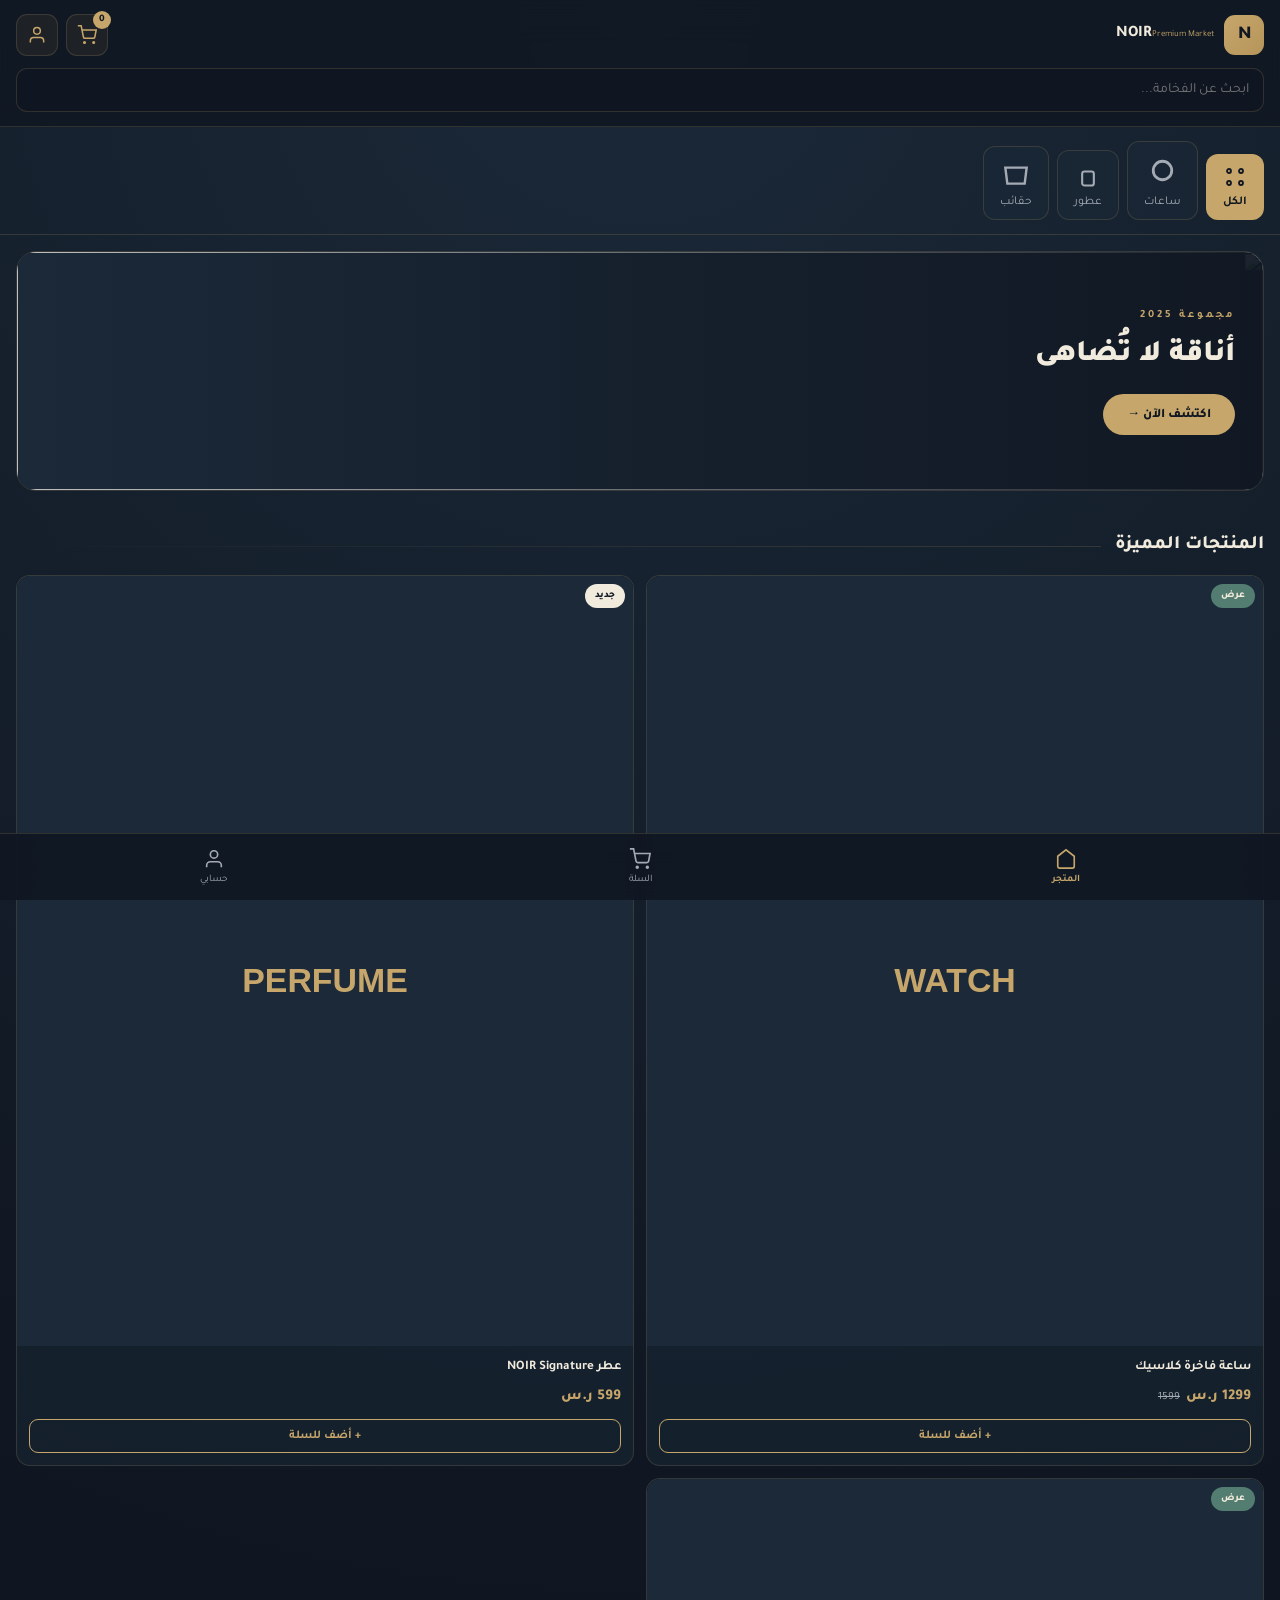
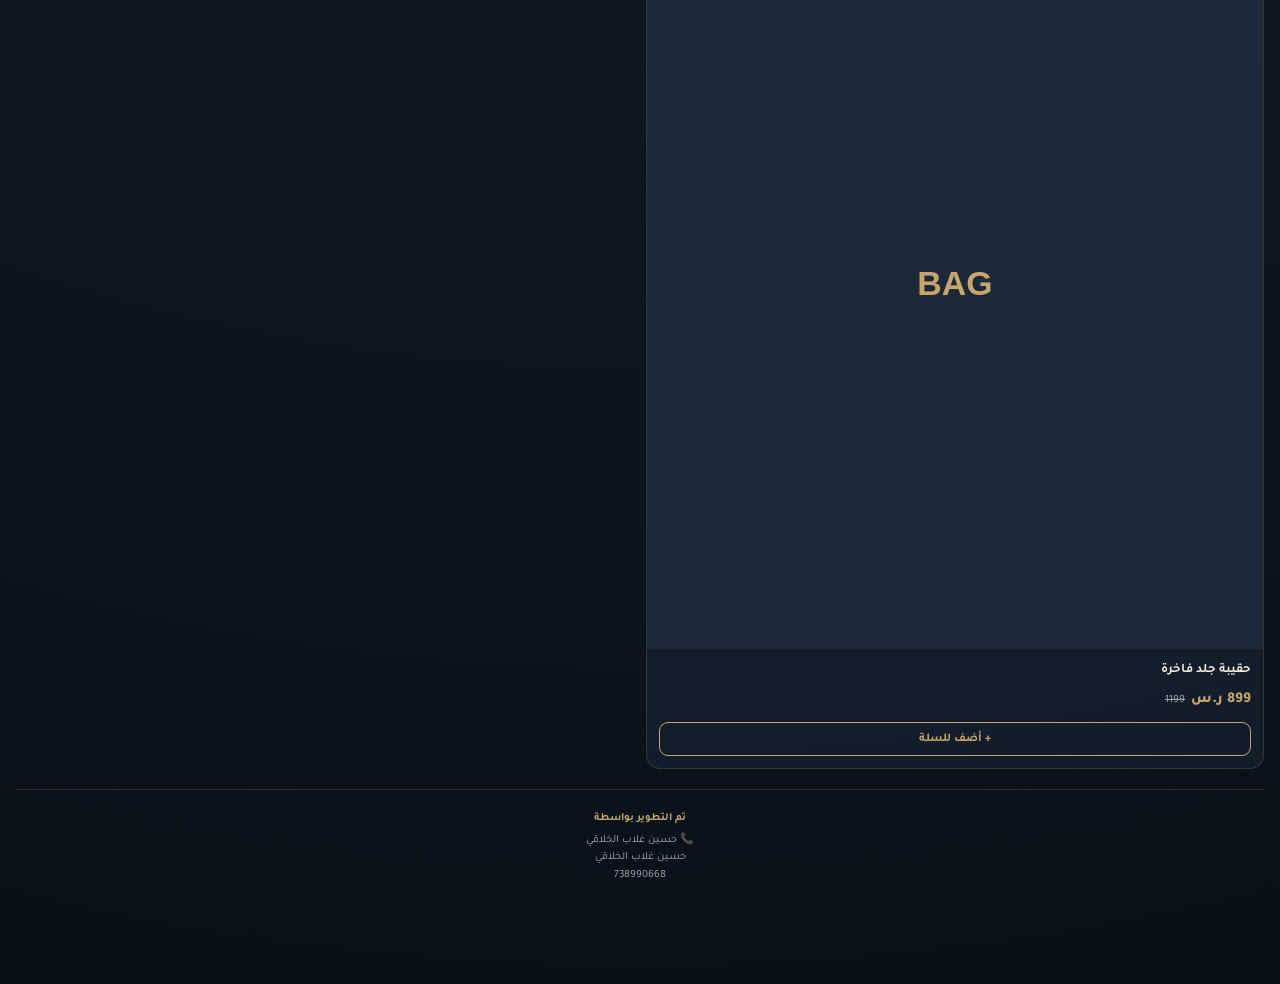
==== index.html @ 608a91c3 "Fix: developer name + product images" ====
<!DOCTYPE html>
<html lang="ar" dir="rtl">
<head>
<meta charset="UTF-8">
<meta name="viewport" content="width=device-width, initial-scale=1.0">
<title>NOIR | متجر النخبة</title>
<link href="https://fonts.googleapis.com/css2?family=Tajawal:wght@400;700;800&display=swap" rel="stylesheet">
<style>
:root{--black:#101722;--navy:#1B2938;--gold:#C6A66A;--gold2:#b59559;--ivory:#F1EBDD;--emerald:#527D70;--gray:#A5ABB4;--line:rgba(198,166,106,0.18);--card:rgba(27,41,56,0.55)}
*{margin:0;padding:0;box-sizing:border-box}
body{font-family:'Tajawal',sans-serif;background:#0a1018;background-image:radial-gradient(circle at 50% 0%,#1B2938 0%,#101722 55%,#0a1018 100%);color:var(--ivory);direction:rtl;min-height:100vh;padding-bottom:80px;line-height:1.6}
img{max-width:100%;display:block} button{font-family:inherit;cursor:pointer;border:none;background:none;color:inherit} input,textarea{font-family:inherit}
.header{position:sticky;top:0;z-index:100;background:rgba(16,23,34,0.85);backdrop-filter:blur(20px);border-bottom:1px solid var(--line);padding:14px 16px}
.header-top{display:flex;justify-content:space-between;align-items:center;margin-bottom:12px}
.brand{display:flex;align-items:center;gap:10px;cursor:pointer}
.brand-mark{width:40px;height:40px;border-radius:11px;background:linear-gradient(135deg,var(--gold),var(--gold2));display:grid;place-items:center;font-size:18px;font-weight:900;color:var(--black)}
.brand-name{font-size:16px;font-weight:800} .brand-tag{font-size:9px;color:var(--gold)}
.hdr-actions{display:flex;gap:8px}
.icon-btn{width:42px;height:42px;border-radius:11px;background:rgba(198,166,106,0.08);border:1px solid var(--line);display:grid;place-items:center;color:var(--gold);position:relative}
.icon-btn svg{width:20px;height:20px}
.cart-badge{position:absolute;top:-4px;right:-4px;min-width:18px;height:18px;background:var(--gold);color:var(--black);font-size:10px;font-weight:800;border-radius:9px;display:grid;place-items:center;padding:0 5px}
.search input{width:100%;height:44px;background:rgba(16,23,34,0.7);border:1px solid var(--line);border-radius:11px;padding:0 14px;color:var(--ivory);font-size:14px}
.cats{padding:14px 16px;overflow-x:auto;white-space:nowrap;border-bottom:1px solid var(--line);scrollbar-width:none}
.cats::-webkit-scrollbar{display:none}
.cat{display:inline-flex;flex-direction:column;align-items:center;gap:6px;padding:10px 16px;background:rgba(27,41,56,0.6);border:1px solid var(--line);border-radius:12px;margin-left:8px;font-size:12px;color:var(--gray)}
.cat.active{background:var(--gold);color:var(--black);font-weight:700}
.hero{margin:16px;border-radius:20px;overflow:hidden;position:relative;height:240px;border:1px solid var(--line)}
.hero img{width:100%;height:100%;object-fit:cover}
.hero-overlay{position:absolute;inset:0;background:linear-gradient(to left,rgba(16,23,34,0.95) 0%,rgba(16,23,34,0.4) 60%,transparent 100%)}
.hero-content{position:absolute;inset:0;display:flex;flex-direction:column;justify-content:center;padding:28px}
.hero-tag{font-size:11px;color:var(--gold);letter-spacing:3px;margin-bottom:8px;font-weight:700}
.hero-title{font-size:30px;font-weight:900;margin-bottom:14px}
.hero-btn{background:var(--gold);color:var(--black);padding:11px 24px;border-radius:24px;font-weight:800;font-size:13px;width:fit-content}
.section-head{padding:24px 16px 14px;display:flex;align-items:center;gap:14px}
.section-head h2{font-size:19px;font-weight:800}
.section-head .line{flex:1;height:1px;background:linear-gradient(to left,var(--line),transparent)}
.grid{display:grid;grid-template-columns:repeat(2,1fr);gap:12px;padding:0 16px}
.card{background:var(--card);border:1px solid var(--line);border-radius:14px;overflow:hidden;cursor:pointer;display:flex;flex-direction:column}
.card-img{position:relative;aspect-ratio:4/5;overflow:hidden;background:var(--black)}
.card-img img{width:100%;height:100%;object-fit:cover}
.badge{position:absolute;top:8px;right:8px;padding:4px 10px;border-radius:16px;font-size:10px;font-weight:800}
.badge.new{background:var(--ivory);color:var(--black)} .badge.offer{background:var(--emerald);color:var(--ivory)}
.card-info{padding:12px;display:flex;flex-direction:column;flex:1;gap:4px}
.card-name{font-size:13px;font-weight:700;white-space:nowrap;overflow:hidden;text-overflow:ellipsis}
.card-price{display:flex;align-items:baseline;gap:6px;margin:2px 0 6px}
.price-now{color:var(--gold);font-size:15px;font-weight:800} .price-old{color:var(--gray);font-size:11px;text-decoration:line-through}
.card-btn{margin-top:auto;padding:9px;background:transparent;border:1px solid var(--gold);border-radius:9px;color:var(--gold);font-weight:700;font-size:12px}
.card-btn:hover{background:var(--gold);color:var(--black)}
.bottom-nav{position:fixed;bottom:0;left:0;right:0;background:rgba(16,23,34,0.9);backdrop-filter:blur(20px);border-top:1px solid var(--line);display:flex;justify-content:space-around;padding:10px 0;z-index:100}
.nav-item{display:flex;flex-direction:column;align-items:center;gap:4px;font-size:10px;color:var(--gray);padding:4px 16px}
.nav-item svg{width:22px;height:22px}
.nav-item.active{color:var(--gold);font-weight:700}
.modal{position:fixed;inset:0;background:rgba(0,0,0,0.85);backdrop-filter:blur(6px);z-index:300;display:none;align-items:flex-end;justify-content:center}
.modal.open{display:flex}
.modal-box{background:linear-gradient(180deg,var(--navy) 0%,var(--black) 100%);border-top:1px solid var(--gold);border-radius:24px 24px 0 0;width:100%;max-width:520px;max-height:92vh;overflow-y:auto;padding:22px}
.close-x{margin-left:auto;width:36px;height:36px;background:rgba(198,166,106,0.1);border-radius:50%;display:grid;place-items:center;color:var(--gold);font-size:18px;margin-bottom:8px}
.gallery-main{width:100%;aspect-ratio:1;object-fit:cover;border-radius:14px;margin-bottom:10px}
.product-title{font-size:19px;font-weight:800;margin-bottom:6px}
.product-desc{font-size:13px;color:var(--gray);margin-bottom:14px;line-height:1.7}
.form-group{margin-bottom:14px} .form-label{display:block;font-size:12px;font-weight:700;color:var(--gold);margin-bottom:6px}
.form-input{width:100%;padding:12px 14px;background:rgba(16,23,34,0.7);border:1px solid var(--line);border-radius:10px;color:var(--ivory);font-size:14px}
.btn-full{width:100%;height:48px;background:var(--gold);color:var(--black);border-radius:12px;font-weight:800;font-size:14px}
.btn-outline{width:100%;height:46px;background:transparent;color:var(--gold);border:1px solid var(--gold);border-radius:12px;font-weight:700;font-size:13px;margin-top:8px}
.toast{position:fixed;bottom:95px;left:50%;transform:translateX(-50%) translateY(20px);background:var(--gold);color:var(--black);padding:12px 22px;border-radius:24px;font-weight:700;font-size:13px;opacity:0;pointer-events:none;transition:all .3s;z-index:1000}
.toast.show{transform:translateX(-50%) translateY(0);opacity:1}
.toast.err{background:#e74c3c;color:#fff} .toast.ok{background:var(--emerald);color:#fff}
.cart-item{display:flex;gap:12px;align-items:center;background:rgba(27,41,56,0.5);border:1px solid var(--line);border-radius:12px;padding:12px;margin-bottom:10px}
.cart-item img{width:68px;height:68px;border-radius:9px;object-fit:cover}
.cart-total{display:flex;justify-content:space-between;padding:16px 0;border-top:1px solid var(--line);margin:14px 0;font-size:17px;font-weight:800;color:var(--gold)}
.page{display:none} .page.active{display:block}
.lock-box{background:var(--card);border:1px solid var(--line);border-radius:16px;padding:28px 22px;max-width:380px;margin:40px auto;text-align:center}
.lock-icon{width:60px;height:60px;background:rgba(198,166,106,0.1);border-radius:16px;display:grid;place-items:center;margin:0 auto 14px;color:var(--gold)}
.lock-icon svg{width:28px;height:28px}
.row-item{display:flex;gap:10px;align-items:center;background:rgba(16,23,34,0.5);border:1px solid var(--line);border-radius:10px;padding:10px;margin-bottom:8px}
</style>
<script src="https://cdn.jsdelivr.net/npm/@supabase/supabase-js@2"></script>
</head>
<body>
<div class="toast" id="toast"></div>
<div class="page active" id="pageStore">
  <header class="header">
    <div class="header-top">
      <div class="brand" onclick="App.go('store')"><div class="brand-mark">N</div><div><span class="brand-name" id="brandName">NOIR</span><span class="brand-tag">Premium Market</span></div></div>
      <div class="hdr-actions">
        <button class="icon-btn" onclick="Store.openCart()"><svg viewBox="0 0 24 24" fill="none" stroke="currentColor" stroke-width="1.8"><circle cx="9" cy="21" r="1"/><circle cx="20" cy="21" r="1"/><path d="M1 1h4l2.68 13.39a2 2 0 0 0 2 1.61h9.72a2 2 0 0 0 2-1.61L23 6H6"/></svg><span class="cart-badge" id="cartBadge">0</span></button>
        <button class="icon-btn" onclick="App.go('account')"><svg viewBox="0 0 24 24" fill="none" stroke="currentColor" stroke-width="1.8"><path d="M20 21v-2a4 4 0 0 0-4-4H8a4 4 0 0 0-4 4v2"/><circle cx="12" cy="7" r="4"/></svg></button>
      </div>
    </div>
    <div class="search"><input type="search" id="searchInput" placeholder="ابحث عن الفخامة..." oninput="Store.filter()"></div>
  </header>
  <nav class="cats" id="catsNav"></nav>
  <section class="hero">
    <img src="https://images.unsplash.com/photo-1441986300917-64674bd600d8?auto=format&fit=crop&w=900&q=80" onerror="this.style.background='#1B2938'">
    <div class="hero-overlay"></div>
    <div class="hero-content"><div class="hero-tag">مجموعة 2025</div><h1 class="hero-title">أناقة لا تُضاهى</h1><button class="hero-btn" onclick="document.getElementById('productsGrid').scrollIntoView({behavior:'smooth'})">اكتشف الآن →</button></div>
  </section>
  <div class="section-head"><h2>المنتجات المميزة</h2><div class="line"></div></div>
  <div class="grid" id="productsGrid"></div>
    <div style="text-align:center;padding:20px;font-size:11px;color:var(--gray);border-top:1px solid var(--line);margin:20px 16px 0">
    <div style="color:var(--gold);font-weight:700;margin-bottom:4px">تم التطوير بواسطة</div>
    <div>📞 حسين غلاب الخلاقي<br>حسين غلاب الخلاقي<br>738990668</div>
  </div>
  <nav class="bottom-nav">
    <button class="nav-item active" onclick="App.go('store')"><svg viewBox="0 0 24 24" fill="none" stroke="currentColor" stroke-width="1.8"><path d="M3 9l9-7 9 7v11a2 2 0 0 1-2 2H5a2 2 0 0 1-2-2z"/></svg><span>المتجر</span></button>
    <button class="nav-item" onclick="Store.openCart()"><svg viewBox="0 0 24 24" fill="none" stroke="currentColor" stroke-width="1.8"><circle cx="9" cy="21" r="1"/><circle cx="20" cy="21" r="1"/><path d="M1 1h4l2.68 13.39a2 2 0 0 0 2 1.61h9.72a2 2 0 0 0 2-1.61L23 6H6"/></svg><span>السلة</span></button>
    <button class="nav-item" onclick="App.go('account')"><svg viewBox="0 0 24 24" fill="none" stroke="currentColor" stroke-width="1.8"><path d="M20 21v-2a4 4 0 0 0-4-4H8a4 4 0 0 0-4 4v2"/><circle cx="12" cy="7" r="4"/></svg><span>حسابي</span></button>
  </nav>
</div>
<div class="page" id="pageAccount">
  <header class="header"><div class="header-top"><div class="brand"><div class="brand-mark">N</div><div><span class="brand-name">حسابي</span></div></div><button class="icon-btn" onclick="App.go('store')">✕</button></div></header>
  <div id="accountContent" style="padding:16px"></div>
</div>
<div class="modal" id="productModal" onclick="if(event.target===this)Store.closeProduct()"><div class="modal-box" id="productModalBox"></div></div>
<div class="modal" id="cartModal" onclick="if(event.target===this)Store.closeCart()"><div class="modal-box" id="cartBox"></div></div>
<div class="modal" id="genericModal" onclick="if(event.target===this)App.closeModal()"><div class="modal-box" id="genericBox"></div></div>
<script>
const DB={get(k,d){try{const v=localStorage.getItem('noir_'+k);return v?JSON.parse(v):d}catch(e){return d}},set(k,v){localStorage.setItem('noir_'+k,JSON.stringify(v))},del(k){localStorage.removeItem('noir_'+k)}};
function svgImg(txt,bg,c){const s='<svg xmlns="http://www.w3.org/2000/svg" viewBox="0 0 400 500"><rect width="400" height="500" fill="'+(bg||'#1B2938')+'"/><text x="200" y="270" text-anchor="middle" font-family="Arial" font-size="22" font-weight="bold" fill="'+(c||'#C6A66A')+'">'+txt+'</text></svg>';return 'data:image/svg+xml;charset=utf-8,'+encodeURIComponent(s)}
function seedIfEmpty(){if(!DB.get('products')){DB.set('products',[{id:'p1',name:'ساعة فاخرة كلاسيك',price:1299,oldPrice:1599,cat:'watches',stock:12,status:'offer',rating:4.9,desc:'ساعة سويسرية بسوار جلد إيطالي أصلي.',images:[svgImg('WATCH')]},{id:'p2',name:'عطر NOIR Signature',price:599,cat:'perfumes',stock:25,status:'new',rating:4.8,desc:'عطر شرقي فاخر بمزيج من العود والمسك.',images:[svgImg('PERFUME')]},{id:'p3',name:'حقيبة جلد فاخرة',price:899,oldPrice:1199,cat:'bags',stock:8,status:'offer',rating:4.7,desc:'حقيبة يد جلد طبيعي.',images:[svgImg('BAG')]}]);} if(!DB.get('categories')){DB.set('categories',[{id:'all',name:'الكل',icon:'<svg viewBox="0 0 24 24" fill="none" stroke="currentColor" stroke-width="1.8"><circle cx="6" cy="6" r="2"/><circle cx="18" cy="6" r="2"/><circle cx="6" cy="18" r="2"/><circle cx="18" cy="18" r="2"/></svg>'},{id:'watches',name:'ساعات',icon:'<svg viewBox="0 0 24 24" fill="none" stroke="currentColor" stroke-width="1.8"><rect x="6" y="6" width="12" height="12" rx="6"/></svg>'},{id:'perfumes',name:'عطور',icon:'<svg viewBox="0 0 24 24" fill="none" stroke="currentColor" stroke-width="1.8"><rect x="7" y="9" width="10" height="12" rx="2"/></svg>'},{id:'bags',name:'حقائب',icon:'<svg viewBox="0 0 24 24" fill="none" stroke="currentColor" stroke-width="1.8"><path d="M4 8h16l-1.5 12H5.5L4 8z"/></svg>'}]);} if(!DB.get('settings')){DB.set('settings',{storeName:'NOIR',currency:'ر.س',adminPass:'1234'});}}
const $=id=>document.getElementById(id);
function toast(msg,type){const t=$('toast');t.textContent=msg;t.className='toast show '+(type||'');clearTimeout(t._t);t._t=setTimeout(()=>{t.className='toast'},2800)}
const App={go(page){document.querySelectorAll('.page').forEach(p=>p.classList.remove('active'));const el=$('page'+(page.charAt(0).toUpperCase()+page.slice(1)));if(el)el.classList.add('active');window.scrollTo(0,0);if(page==='account')Accounts.render();if(page==='store')Store.render();},closeModal(){$('genericModal').classList.remove('open')},showModal(html){$('genericBox').innerHTML=html;$('genericModal').classList.add('open')}};
const Store={activeCat:'all',searchQuery:'',render(){$('brandName').textContent=DB.get('settings',{}).storeName||'NOIR';this.renderCats();this.renderProducts();this.updateBadge()},renderCats(){const cats=DB.get('categories',[]);$('catsNav').innerHTML=cats.map(c=>'<button class="cat '+(c.id===this.activeCat?'active':'')+'" onclick="Store.setCat(\''+c.id+'\')">'+c.icon+'<span>'+c.name+'</span></button>').join('')},setCat(id){this.activeCat=id;this.renderCats();this.renderProducts()},filter(){this.searchQuery=$('searchInput').value.toLowerCase();this.renderProducts()},renderProducts(){let prods=DB.get('products',[]);if(this.activeCat!=='all')prods=prods.filter(p=>p.cat===this.activeCat);if(this.searchQuery)prods=prods.filter(p=>p.name.toLowerCase().includes(this.searchQuery));if(!prods.length){$('productsGrid').innerHTML='<p style="grid-column:1/-1;text-align:center;color:var(--gray)">لا توجد منتجات</p>';return}const curr=(DB.get('settings',{}).currency||'ر.س');$('productsGrid').innerHTML=prods.map(p=>{const out=(p.stock||0)<=0;const badge=p.status==='new'?'<span class="badge new">جديد</span>':p.status==='offer'?'<span class="badge offer">عرض</span>':'';const img=p.image_url||(p.images&&p.images[0])||svgImg(p.name.slice(0,15));return '<div class="card" onclick="Store.viewProduct(\''+p.id+'\')"><div class="card-img"><img src="'+img+'">'+badge+'</div><div class="card-info"><div class="card-name">'+p.name+'</div><div class="card-price"><span class="price-now">'+p.price+' '+curr+'</span>'+(p.oldPrice?'<span class="price-old">'+p.oldPrice+'</span>':'')+'</div><button class="card-btn" '+(out?'disabled':'')+' onclick="event.stopPropagation();Store.add(\''+p.id+'\')">'+(out?'غير متوفر':'+ أضف للسلة')+'</button></div></div>'}).join('')},viewProduct(id){const p=DB.get('products',[]).find(x=>x.id===id);if(!p)return;const curr=(DB.get('settings',{}).currency||'ر.س');this.currentImages=p.image_url?[p.image_url]:(p.images&&p.images.length?p.images:[svgImg(p.name.slice(0,15))]);this.currentImgIdx=0;const out=(p.stock||0)<=0;$('productModalBox').innerHTML='<button class="close-x" onclick="Store.closeProduct()">✕</button><img src="'+this.currentImages[0]+'" class="gallery-main"><h2 class="product-title">'+p.name+'</h2><div class="card-price"><span class="price-now" style="font-size:22px">'+p.price+' '+curr+'</span>'+(p.oldPrice?'<span class="price-old">'+p.oldPrice+'</span>':'')+'</div><p class="product-desc">'+(p.desc||'لا يوجد وصف')+'</p><button class="btn-full" '+(out?'disabled':'')+' onclick="Store.add(\''+p.id+'\');Store.closeProduct()">'+(out?'غير متوفر':'أضف إلى السلة')+'</button>';$('productModal').classList.add('open')},closeProduct(){$('productModal').classList.remove('open')},add(id){const p=DB.get('products',[]).find(x=>x.id===id);if(!p||p.stock<=0)return toast('غير متوفر','err');const cart=DB.get('cart',[]);const item=cart.find(i=>i.id===id);if(item){if(item.qty+1>p.stock)return toast('الكمية المتوفرة: '+p.stock,'err');item.qty++}else{cart.push({id,qty:1})}DB.set('cart',cart);this.updateBadge();toast('تمت الإضافة ✓','ok')},updateBadge(){const total=DB.get('cart',[]).reduce((s,i)=>s+i.qty,0);const b=$('cartBadge');if(b)b.textContent=total},openCart(){const cart=DB.get('cart',[]);const prods=DB.get('products',[]);const curr=(DB.get('settings',{}).currency||'ر.س');if(!cart.length){$('cartBox').innerHTML='<button class="close-x" onclick="Store.closeCart()">✕</button><div style="text-align:center;padding:40px"><p style="color:var(--gray);margin-bottom:16px">سلتك فارغة</p><button class="btn-full" onclick="Store.closeCart();App.go(\'store\')">تسوق الآن</button></div>';$('cartModal').classList.add('open');return}let total=0;let html='<button class="close-x" onclick="Store.closeCart()">✕</button><h2 class="product-title">🛒 السلة</h2>';cart.forEach(item=>{const p=prods.find(x=>x.id===item.id);if(!p)return;total+=p.price*item.qty;html+='<div class="cart-item"><img src="'+((p.images&&p.images[0])||svgImg(p.name.slice(0,10)))+'"><div style="flex:1"><div style="font-weight:700;font-size:13px">'+p.name+'</div><div style="color:var(--gold);font-size:12px">'+p.price+' '+curr+' × '+item.qty+'</div><button onclick="Store.removeItem(\''+p.id+'\')" style="color:#e74c3c;font-size:11px;margin-top:4px">× حذف</button></div></div>'});html+='<div class="cart-total"><span>الإجمالي</span><span>'+total+' '+curr+'</span></div><button class="btn-full" onclick="Store.checkout('+total+')">إتمام الطلب</button>';$('cartBox').innerHTML=html;$('cartModal').classList.add('open')},closeCart(){$('cartModal').classList.remove('open')},removeItem(id){const cart=DB.get('cart',[]).filter(i=>i.id!==id);DB.set('cart',cart);this.updateBadge();this.openCart()},checkout(total){const user=DB.get('currentUser',null);if(!user){this.closeCart();App.go('account');return toast('سجّل الدخول أولاً','err')}App.showModal('<button class="close-x" onclick="App.closeModal()">✕</button><h2 class="product-title">إتمام الطلب</h2><div class="form-group"><label class="form-label">الاسم</label><input class="form-input" id="coName" value="'+user.name+'"></div><div class="form-group"><label class="form-label">الهاتف</label><input class="form-input" id="coPhone" value="'+(user.phone||'')+'"></div><div class="form-group"><label class="form-label">العنوان</label><textarea class="form-input" id="coAddress"></textarea></div><button class="btn-full" onclick="Store.confirmOrder('+total+')">تأكيد ✓</button>')},confirmOrder(total){const name=$('coName').value.trim(),phone=$('coPhone').value.trim(),address=$('coAddress').value.trim();if(!name||!phone||!address)return toast('املأ الحقول','err');const cart=DB.get('cart',[]),products=DB.get('products',[]),orderItems=[];cart.forEach(item=>{const p=products.find(x=>x.id===item.id);if(p){orderItems.push({id:p.id,name:p.name,price:p.price,qty:item.qty});p.stock=Math.max(0,(p.stock||0)-item.qty)}});DB.set('products',products);const orders=DB.get('orders',[]),user=DB.get('currentUser',{});orders.unshift({id:'ORD'+Date.now(),date:new Date().toISOString(),user:{name,phone,email:user.email,address},items:orderItems,total:total,status:'جديد'});DB.set('orders',orders);DB.set('cart',[]);this.updateBadge();this.closeCart();App.closeModal();toast('تم استلام طلبك ✓','ok');setTimeout(()=>App.go('account'),1200)}};
const Accounts={render(){const user=DB.get('currentUser',null);if(user)return this.renderProfile(user);this.renderLogin()},renderLogin(){$('accountContent').innerHTML='<div class="lock-box"><div class="lock-icon"><svg viewBox="0 0 24 24" fill="none" stroke="currentColor" stroke-width="1.8"><path d="M20 21v-2a4 4 0 0 0-4-4H8a4 4 0 0 0-4 4v2"/><circle cx="12" cy="7" r="4"/></svg></div><h2 class="product-title" style="text-align:center">تسجيل الدخول</h2><div class="form-group"><input class="form-input" id="loginEmail" type="email" placeholder="البريد"></div><div class="form-group"><input class="form-input" id="loginPass" type="password" placeholder="كلمة المرور"></div><button class="btn-full" onclick="Accounts.login()">دخول</button><button class="btn-outline" onclick="Accounts.showRegister()">إنشاء حساب</button></div>'},showRegister(){$('accountContent').innerHTML='<div class="lock-box"><div class="lock-icon" style="background:rgba(82,125,112,0.1);color:var(--emerald)">+</div><h2 class="product-title" style="text-align:center">حساب جديد</h2><div class="form-group"><input class="form-input" id="regName" placeholder="الاسم"></div><div class="form-group"><input class="form-input" id="regEmail" type="email" placeholder="البريد"></div><div class="form-group"><input class="form-input" id="regPhone" type="tel" placeholder="الهاتف"></div><div class="form-group"><input class="form-input" id="regPass" type="password" placeholder="كلمة المرور"></div><button class="btn-full" onclick="Accounts.register()">إنشاء</button><button class="btn-outline" onclick="Accounts.render()">← رجوع</button></div>'},register(){const name=$('regName').value.trim(),email=$('regEmail').value.trim().toLowerCase(),phone=$('regPhone').value.trim(),pass=$('regPass').value;if(!name||!email||!pass)return toast('املأ الحقول','err');if(pass.length<6)return toast('كلمة المرور 6 أحرف','err');const users=DB.get('users',[]);if(users.find(u=>u.email===email))return toast('البريد مسجل','err');const code=Math.floor(100000+Math.random()*900000);const user={id:'u'+Date.now(),name,email,phone,pass,verified:false,blocked:false,createdAt:Date.now(),otp:code};users.push(user);DB.set('users',users);toast('📧 كود التحقق: '+code,'ok');setTimeout(()=>{const input=prompt('أدخل كود التحقق (تجريبي)');if(input==code){user.verified=true;DB.set('users',users);DB.set('currentUser',user);toast('تم التسجيل ✓','ok');this.render()}else toast('كود خاطئ','err')},500)},login(){const email=$('loginEmail').value.trim().toLowerCase(),pass=$('loginPass').value;const users=DB.get('users',[]);const user=users.find(u=>u.email===email&&u.pass===pass);if(!user)return toast('بيانات خاطئة','err');if(user.blocked)return toast('حسابك محظور','err');DB.set('currentUser',user);toast('مرحباً '+user.name,'ok');this.render()},logout(){DB.del('currentUser');toast('تم الخروج');this.render()},renderProfile(user){const orders=DB.get('orders',[]).filter(o=>o.user.email===user.email);let html=orders.length?orders.map(o=>'<div class="row-item"><div style="flex:1"><div style="font-weight:700;font-size:13px">'+o.id+'</div><div style="color:var(--gray);font-size:11px">'+new Date(o.date).toLocaleDateString('ar')+' • '+o.total+' ر.س</div><div style="color:var(--gold);font-size:11px;margin-top:4px">'+o.status+'</div></div></div>').join(''):'<p style="color:var(--gray);text-align:center;padding:20px">لا توجد طلبات</p>';$('accountContent').innerHTML='<div class="lock-box"><div class="lock-icon" style="background:var(--gold);color:var(--black);font-weight:900">'+user.name.charAt(0).toUpperCase()+'</div><h2 class="product-title" style="text-align:center">'+user.name+'</h2><p style="text-align:center;color:var(--gray);font-size:12px">'+user.email+'</p><h3 style="color:var(--gold);font-size:14px;margin:16px 0 8px">طلباتي</h3>'+html+'<button class="btn-full" style="margin-top:16px" onclick="App.go(\'store\')">تصفح المتجر</button><button class="btn-outline" onclick="Accounts.logout()">خروج</button></div>'}};
document.addEventListener('DOMContentLoaded',()=>{seedIfEmpty();Store.render()});
window.App=App;window.Store=Store;window.Accounts=Accounts;window.DB=DB;
</script>

<script>
(function() {
  // التحقق من وجود نسخة جديدة كل 30 ثانية وعند فتح التطبيق
  const checkUpdate = () => {
    const currentVersion = localStorage.getItem('noir_app_version');
    const serverVersion = 'v' + Date.now(); // في الواقع، يجب أن تأتي من الخادم، لكننا نستخدم خدعة بسيطة هنا
    
    // خدعة: إعادة تحميل الصفحة تلقائياً إذا كان هذا أول فتح في الجلسة
    // أو إذا كان المستخدم قادماً من خلفية التطبيق
    if (!sessionStorage.getItem('noir_loaded')) {
      sessionStorage.setItem('noir_loaded', 'true');
      // إذا كانت الصفحة محملة من الكاش، أعد تحميلها
      if (performance.navigation.type === 1 || performance.navigation.type === 2) {
        // لا نفعل شيئاً، الصفحة محملة بشكل طبيعي
      }
    }
  };
  
  // إجبار التحديث عند العودة إلى التطبيق (من الخلفية)
  document.addEventListener('visibilitychange', () => {
    if (document.visibilityState === 'visible') {
      // إذا عاد المستخدم، تحقق من التحديث
      const lastCheck = sessionStorage.getItem('noir_last_check');
      const now = Date.now();
      if (!lastCheck || now - parseInt(lastCheck) > 60000) { // كل دقيقة
        sessionStorage.setItem('noir_last_check', now);
        // إعادة تحميل خفيفة (بدون مسح البيانات)
        if (navigator.onLine) {
          window.location.reload();
        }
      }
    }
  });
})();
</script>

</body>
</html>
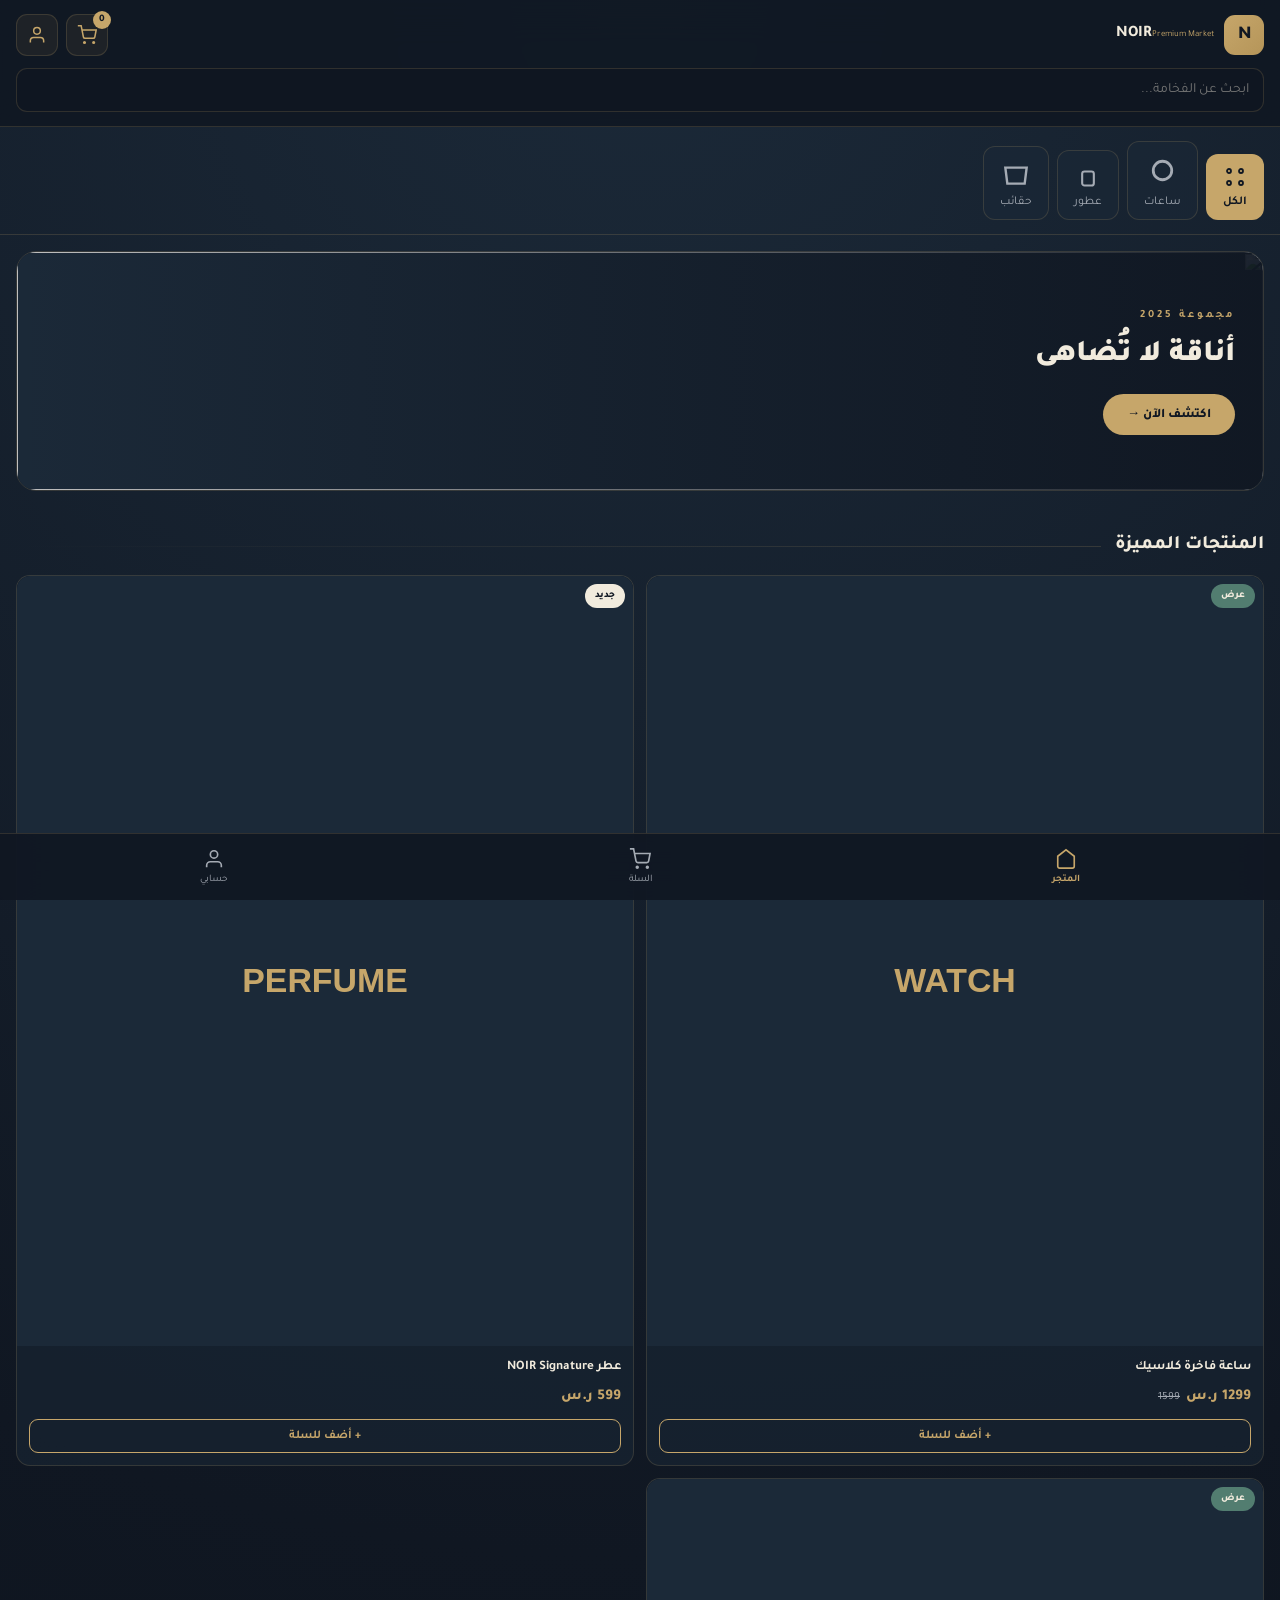
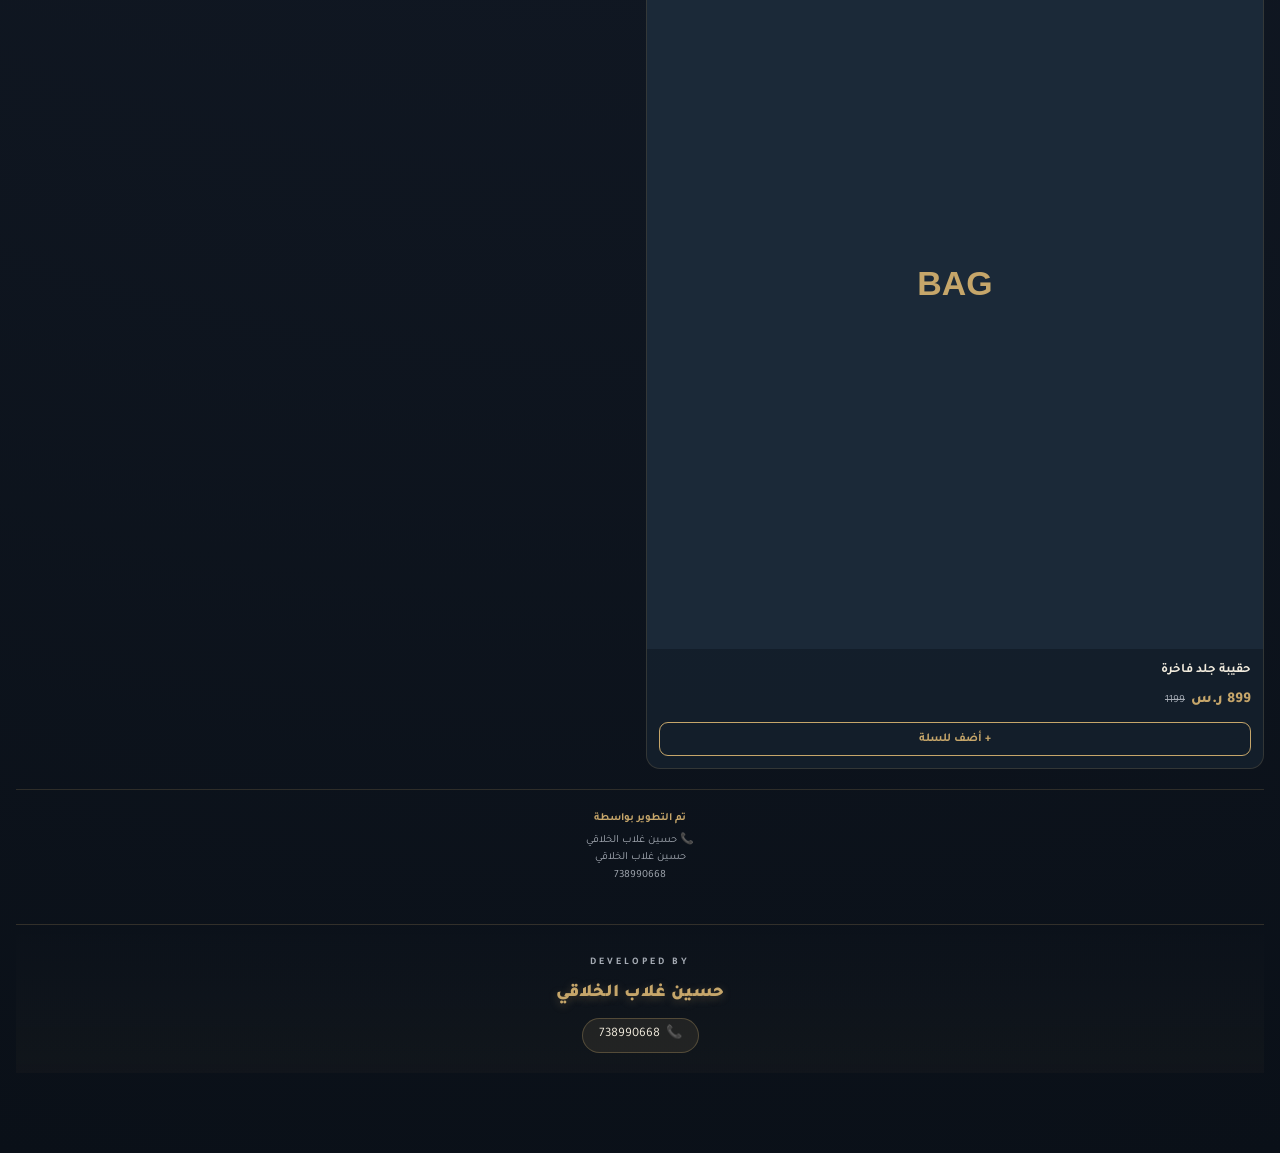
==== commit a2277ab1: "Feat: Developer credit in store footer" ====
--- a/index.html
+++ b/index.html
@@ -100,6 +100,15 @@
     <div style="color:var(--gold);font-weight:700;margin-bottom:4px">تم التطوير بواسطة</div>
     <div>📞 حسين غلاب الخلاقي<br>حسين غلاب الخلاقي<br>738990668</div>
   </div>
+  
+  <div style="text-align:center;padding:30px 16px 20px;margin:20px 16px 0;border-top:1px solid rgba(198,166,106,0.18);background:linear-gradient(180deg,transparent,rgba(198,166,106,0.03))">
+    <div style="font-size:10px;color:#A5ABB4;letter-spacing:3px;margin-bottom:8px;font-weight:700">DEVELOPED BY</div>
+    <div style="font-size:18px;font-weight:900;color:#C6A66A;margin-bottom:6px;text-shadow:0 2px 10px rgba(198,166,106,0.3)">حسين غلاب الخلاقي</div>
+    <a href="tel:738990668" style="display:inline-flex;align-items:center;gap:6px;font-size:13px;color:#F1EBDD;text-decoration:none;padding:6px 16px;background:rgba(198,166,106,0.1);border:1px solid rgba(198,166,106,0.3);border-radius:20px;margin-top:4px">
+      <span>📞</span><span dir="ltr">738990668</span>
+    </a>
+  </div>
+
   <nav class="bottom-nav">
     <button class="nav-item active" onclick="App.go('store')"><svg viewBox="0 0 24 24" fill="none" stroke="currentColor" stroke-width="1.8"><path d="M3 9l9-7 9 7v11a2 2 0 0 1-2 2H5a2 2 0 0 1-2-2z"/></svg><span>المتجر</span></button>
     <button class="nav-item" onclick="Store.openCart()"><svg viewBox="0 0 24 24" fill="none" stroke="currentColor" stroke-width="1.8"><circle cx="9" cy="21" r="1"/><circle cx="20" cy="21" r="1"/><path d="M1 1h4l2.68 13.39a2 2 0 0 0 2 1.61h9.72a2 2 0 0 0 2-1.61L23 6H6"/></svg><span>السلة</span></button>
@@ -120,7 +129,58 @@
 const $=id=>document.getElementById(id);
 function toast(msg,type){const t=$('toast');t.textContent=msg;t.className='toast show '+(type||'');clearTimeout(t._t);t._t=setTimeout(()=>{t.className='toast'},2800)}
 const App={go(page){document.querySelectorAll('.page').forEach(p=>p.classList.remove('active'));const el=$('page'+(page.charAt(0).toUpperCase()+page.slice(1)));if(el)el.classList.add('active');window.scrollTo(0,0);if(page==='account')Accounts.render();if(page==='store')Store.render();},closeModal(){$('genericModal').classList.remove('open')},showModal(html){$('genericBox').innerHTML=html;$('genericModal').classList.add('open')}};
-const Store={activeCat:'all',searchQuery:'',render(){$('brandName').textContent=DB.get('settings',{}).storeName||'NOIR';this.renderCats();this.renderProducts();this.updateBadge()},renderCats(){const cats=DB.get('categories',[]);$('catsNav').innerHTML=cats.map(c=>'<button class="cat '+(c.id===this.activeCat?'active':'')+'" onclick="Store.setCat(\''+c.id+'\')">'+c.icon+'<span>'+c.name+'</span></button>').join('')},setCat(id){this.activeCat=id;this.renderCats();this.renderProducts()},filter(){this.searchQuery=$('searchInput').value.toLowerCase();this.renderProducts()},renderProducts(){let prods=DB.get('products',[]);if(this.activeCat!=='all')prods=prods.filter(p=>p.cat===this.activeCat);if(this.searchQuery)prods=prods.filter(p=>p.name.toLowerCase().includes(this.searchQuery));if(!prods.length){$('productsGrid').innerHTML='<p style="grid-column:1/-1;text-align:center;color:var(--gray)">لا توجد منتجات</p>';return}const curr=(DB.get('settings',{}).currency||'ر.س');$('productsGrid').innerHTML=prods.map(p=>{const out=(p.stock||0)<=0;const badge=p.status==='new'?'<span class="badge new">جديد</span>':p.status==='offer'?'<span class="badge offer">عرض</span>':'';const img=p.image_url||(p.images&&p.images[0])||svgImg(p.name.slice(0,15));return '<div class="card" onclick="Store.viewProduct(\''+p.id+'\')"><div class="card-img"><img src="'+img+'">'+badge+'</div><div class="card-info"><div class="card-name">'+p.name+'</div><div class="card-price"><span class="price-now">'+p.price+' '+curr+'</span>'+(p.oldPrice?'<span class="price-old">'+p.oldPrice+'</span>':'')+'</div><button class="card-btn" '+(out?'disabled':'')+' onclick="event.stopPropagation();Store.add(\''+p.id+'\')">'+(out?'غير متوفر':'+ أضف للسلة')+'</button></div></div>'}).join('')},viewProduct(id){const p=DB.get('products',[]).find(x=>x.id===id);if(!p)return;const curr=(DB.get('settings',{}).currency||'ر.س');this.currentImages=p.image_url?[p.image_url]:(p.images&&p.images.length?p.images:[svgImg(p.name.slice(0,15))]);this.currentImgIdx=0;const out=(p.stock||0)<=0;$('productModalBox').innerHTML='<button class="close-x" onclick="Store.closeProduct()">✕</button><img src="'+this.currentImages[0]+'" class="gallery-main"><h2 class="product-title">'+p.name+'</h2><div class="card-price"><span class="price-now" style="font-size:22px">'+p.price+' '+curr+'</span>'+(p.oldPrice?'<span class="price-old">'+p.oldPrice+'</span>':'')+'</div><p class="product-desc">'+(p.desc||'لا يوجد وصف')+'</p><button class="btn-full" '+(out?'disabled':'')+' onclick="Store.add(\''+p.id+'\');Store.closeProduct()">'+(out?'غير متوفر':'أضف إلى السلة')+'</button>';$('productModal').classList.add('open')},closeProduct(){$('productModal').classList.remove('open')},add(id){const p=DB.get('products',[]).find(x=>x.id===id);if(!p||p.stock<=0)return toast('غير متوفر','err');const cart=DB.get('cart',[]);const item=cart.find(i=>i.id===id);if(item){if(item.qty+1>p.stock)return toast('الكمية المتوفرة: '+p.stock,'err');item.qty++}else{cart.push({id,qty:1})}DB.set('cart',cart);this.updateBadge();toast('تمت الإضافة ✓','ok')},updateBadge(){const total=DB.get('cart',[]).reduce((s,i)=>s+i.qty,0);const b=$('cartBadge');if(b)b.textContent=total},openCart(){const cart=DB.get('cart',[]);const prods=DB.get('products',[]);const curr=(DB.get('settings',{}).currency||'ر.س');if(!cart.length){$('cartBox').innerHTML='<button class="close-x" onclick="Store.closeCart()">✕</button><div style="text-align:center;padding:40px"><p style="color:var(--gray);margin-bottom:16px">سلتك فارغة</p><button class="btn-full" onclick="Store.closeCart();App.go(\'store\')">تسوق الآن</button></div>';$('cartModal').classList.add('open');return}let total=0;let html='<button class="close-x" onclick="Store.closeCart()">✕</button><h2 class="product-title">🛒 السلة</h2>';cart.forEach(item=>{const p=prods.find(x=>x.id===item.id);if(!p)return;total+=p.price*item.qty;html+='<div class="cart-item"><img src="'+((p.images&&p.images[0])||svgImg(p.name.slice(0,10)))+'"><div style="flex:1"><div style="font-weight:700;font-size:13px">'+p.name+'</div><div style="color:var(--gold);font-size:12px">'+p.price+' '+curr+' × '+item.qty+'</div><button onclick="Store.removeItem(\''+p.id+'\')" style="color:#e74c3c;font-size:11px;margin-top:4px">× حذف</button></div></div>'});html+='<div class="cart-total"><span>الإجمالي</span><span>'+total+' '+curr+'</span></div><button class="btn-full" onclick="Store.checkout('+total+')">إتمام الطلب</button>';$('cartBox').innerHTML=html;$('cartModal').classList.add('open')},closeCart(){$('cartModal').classList.remove('open')},removeItem(id){const cart=DB.get('cart',[]).filter(i=>i.id!==id);DB.set('cart',cart);this.updateBadge();this.openCart()},checkout(total){const user=DB.get('currentUser',null);if(!user){this.closeCart();App.go('account');return toast('سجّل الدخول أولاً','err')}App.showModal('<button class="close-x" onclick="App.closeModal()">✕</button><h2 class="product-title">إتمام الطلب</h2><div class="form-group"><label class="form-label">الاسم</label><input class="form-input" id="coName" value="'+user.name+'"></div><div class="form-group"><label class="form-label">الهاتف</label><input class="form-input" id="coPhone" value="'+(user.phone||'')+'"></div><div class="form-group"><label class="form-label">العنوان</label><textarea class="form-input" id="coAddress"></textarea></div><button class="btn-full" onclick="Store.confirmOrder('+total+')">تأكيد ✓</button>')},confirmOrder(total){const name=$('coName').value.trim(),phone=$('coPhone').value.trim(),address=$('coAddress').value.trim();if(!name||!phone||!address)return toast('املأ الحقول','err');const cart=DB.get('cart',[]),products=DB.get('products',[]),orderItems=[];cart.forEach(item=>{const p=products.find(x=>x.id===item.id);if(p){orderItems.push({id:p.id,name:p.name,price:p.price,qty:item.qty});p.stock=Math.max(0,(p.stock||0)-item.qty)}});DB.set('products',products);const orders=DB.get('orders',[]),user=DB.get('currentUser',{});orders.unshift({id:'ORD'+Date.now(),date:new Date().toISOString(),user:{name,phone,email:user.email,address},items:orderItems,total:total,status:'جديد'});DB.set('orders',orders);DB.set('cart',[]);this.updateBadge();this.closeCart();App.closeModal();toast('تم استلام طلبك ✓','ok');setTimeout(()=>App.go('account'),1200)}};
+const Store={activeCat:'all',searchQuery:'',render(){$('brandName').textContent=DB.get('settings',{}).storeName||'NOIR';this.renderCats();this.renderProducts();this.updateBadge()},renderCats(){const cats=DB.get('categories',[]);$('catsNav').innerHTML=cats.map(c=>'<button class="cat '+(c.id===this.activeCat?'active':'')+'" onclick="Store.setCat(\''+c.id+'\')">'+c.icon+'<span>'+c.name+'</span></button>').join('')},setCat(id){this.activeCat=id;this.renderCats();this.renderProducts()},filter(){this.searchQuery=$('searchInput').value.toLowerCase();this.renderProducts()},renderProducts(){let prods=DB.get('products',[]);if(this.activeCat!=='all')prods=prods.filter(p=>p.cat===this.activeCat);if(this.searchQuery)prods=prods.filter(p=>p.name.toLowerCase().includes(this.searchQuery));if(!prods.length){$('productsGrid').innerHTML='<p style="grid-column:1/-1;text-align:center;color:var(--gray)">لا توجد منتجات</p>';return}const curr=(DB.get('settings',{}).currency||'ر.س');$('productsGrid').innerHTML=prods.map(p=>{const out=(p.stock||0)<=0;const badge=p.status==='new'?'<span class="badge new">جديد</span>':p.status==='offer'?'<span class="badge offer">عرض</span>':'';const img=p.image_url||(p.images&&p.images[0])||svgImg(p.name.slice(0,15));return '<div class="card" onclick="Store.viewProduct(\''+p.id+'\')"><div class="card-img"><img src="'+img+'">'+badge+'</div><div class="card-info"><div class="card-name">'+p.name+'</div><div class="card-price"><span class="price-now">'+p.price+' '+curr+'</span>'+(p.oldPrice?'<span class="price-old">'+p.oldPrice+'</span>':'')+'</div><button class="card-btn" '+(out?'disabled':'')+' onclick="event.stopPropagation();Store.add(\''+p.id+'\')">'+(out?'غير متوفر':'+ أضف للسلة')+'</button></div></div>'}).join('')},viewProduct(id){const p=DB.get('products',[]).find(x=>x.id===id);if(!p)return;const curr=(DB.get('settings',{}).currency||'ر.س');this.currentImages=p.image_url?[p.image_url]:(p.images&&p.images.length?p.images:[svgImg(p.name.slice(0,15))]);this.currentImgIdx=0;const out=(p.stock||0)<=0;$('productModalBox').innerHTML='<button class="close-x" onclick="Store.closeProduct()">✕</button><img src="'+this.currentImages[0]+'" class="gallery-main"><h2 class="product-title">'+p.name+'</h2><div class="card-price"><span class="price-now" style="font-size:22px">'+p.price+' '+curr+'</span>'+(p.oldPrice?'<span class="price-old">'+p.oldPrice+'</span>':'')+'</div><p class="product-desc">'+(p.desc||'لا يوجد وصف')+'</p><button class="btn-full" '+(out?'disabled':'')+' onclick="Store.add(\''+p.id+'\');Store.closeProduct()">'+(out?'غير متوفر':'أضف إلى السلة')+'</button>';$('productModal').classList.add('open')},closeProduct(){$('productModal').classList.remove('open')},add(id){const p=DB.get('products',[]).find(x=>x.id===id);if(!p||p.stock<=0)return toast('غير متوفر','err');const cart=DB.get('cart',[]);const item=cart.find(i=>i.id===id);if(item){if(item.qty+1>p.stock)return toast('الكمية المتوفرة: '+p.stock,'err');item.qty++}else{cart.push({id,qty:1})}DB.set('cart',cart);this.updateBadge();toast('تمت الإضافة ✓','ok')},updateBadge(){const total=DB.get('cart',[]).reduce((s,i)=>s+i.qty,0);const b=$('cartBadge');if(b)b.textContent=total},openCart(){const cart=DB.get('cart',[]);const prods=DB.get('products',[]);const curr=(DB.get('settings',{}).currency||'ر.س');if(!cart.length){$('cartBox').innerHTML='<button class="close-x" onclick="Store.closeCart()">✕</button><div style="text-align:center;padding:40px"><p style="color:var(--gray);margin-bottom:16px">سلتك فارغة</p><button class="btn-full" onclick="Store.closeCart();App.go(\'store\')">تسوق الآن</button></div>';$('cartModal').classList.add('open');return}let total=0;let html='<button class="close-x" onclick="Store.closeCart()">✕</button><h2 class="product-title">🛒 السلة</h2>';cart.forEach(item=>{const p=prods.find(x=>x.id===item.id);if(!p)return;total+=p.price*item.qty;html+='<div class="cart-item"><img src="'+((p.images&&p.images[0])||svgImg(p.name.slice(0,10)))+'"><div style="flex:1"><div style="font-weight:700;font-size:13px">'+p.name+'</div><div style="color:var(--gold);font-size:12px">'+p.price+' '+curr+' × '+item.qty+'</div><button onclick="Store.removeItem(\''+p.id+'\')" style="color:#e74c3c;font-size:11px;margin-top:4px">× حذف</button></div></div>'});html+='<div class="cart-total"><span>الإجمالي</span><span>'+total+' '+curr+'</span></div><button class="btn-full" onclick="Store.checkout('+total+')">إتمام الطلب</button>';$('cartBox').innerHTML=html;$('cartModal').classList.add('open')},closeCart(){$('cartModal').classList.remove('open')},removeItem(id){const cart=DB.get('cart',[]).filter(i=>i.id!==id);DB.set('cart',cart);this.updateBadge();this.openCart()},checkout(total){const user=DB.get('currentUser',null);if(!user){this.closeCart();App.go('account');return toast('سجّل الدخول أولاً','err')}App.showModal('<button class="close-x" onclick="App.closeModal()">✕</button><h2 class="product-title">إتمام الطلب</h2><div class="form-group"><label class="form-label">الاسم</label><input class="form-input" id="coName" value="'+user.name+'"></div><div class="form-group"><label class="form-label">الهاتف</label><input class="form-input" id="coPhone" value="'+(user.phone||'')+'"></div><div class="form-group"><label class="form-label">العنوان</label><textarea class="form-input" id="coAddress"></textarea></div><button class="btn-full" onclick="Store.confirmOrder('+total+')">تأكيد ✓</button>')},async confirmOrder(total){
+    const name=$('coName').value.trim();
+    const phone=$('coPhone').value.trim();
+    const address=$('coAddress').value.trim();
+    if(!name||!phone||!address) return toast('املأ الحقول','err');
+    
+    toast('جاري إرسال الطلب...');
+    let lat = null, lng = null;
+    
+    // محاولة جلب الموقع، لكن لا نمنع الطلب إذا رفض
+    try {
+      if (navigator.geolocation) {
+        const pos = await new Promise((res, rej) => {
+          navigator.geolocation.getCurrentPosition(res, rej, {timeout: 5000, maximumAge: 60000});
+        });
+        lat = pos.coords.latitude;
+        lng = pos.coords.longitude;
+      }
+    } catch(e) { console.log('Location denied or timeout'); }
+    
+    try {
+      const cart = DB.get('cart',[]);
+      const products = await db.getProducts();
+      
+      const orderData = {
+        customer_name: name, phone: phone, address: address,
+        location_lat: lat, location_lng: lng,
+        total: total, status: 'جديد'
+      };
+      
+      const { data: order, error } = await db.supabase.from('orders').insert([orderData]).select();
+      if(error) throw error;
+      
+      const items = cart.map(item => {
+        const p = products.find(x => x.id === item.id);
+        return { order_id: order[0].id, product_id: item.id, product_name: p ? p.name : 'منتج', price: p ? p.price : 0, quantity: item.qty };
+      });
+      await db.supabase.from('order_items').insert(items);
+      
+      for(const item of cart) {
+        const p = products.find(x => x.id === item.id);
+        if(p) { await db.supabase.from('products').update({stock: Math.max(0, p.stock - item.qty)}).eq('id', item.id); }
+      }
+      
+      DB.set('cart',[]);
+      this.updateBadge();
+      this.closeCart();
+      App.closeModal();
+      toast('تم استلام طلبك بنجاح ✓','ok');
+      setTimeout(()=>App.go('account'), 1500);
+    } catch(e) { console.error(e); toast('فشل إرسال الطلب', 'err'); }
+  }};
 const Accounts={render(){const user=DB.get('currentUser',null);if(user)return this.renderProfile(user);this.renderLogin()},renderLogin(){$('accountContent').innerHTML='<div class="lock-box"><div class="lock-icon"><svg viewBox="0 0 24 24" fill="none" stroke="currentColor" stroke-width="1.8"><path d="M20 21v-2a4 4 0 0 0-4-4H8a4 4 0 0 0-4 4v2"/><circle cx="12" cy="7" r="4"/></svg></div><h2 class="product-title" style="text-align:center">تسجيل الدخول</h2><div class="form-group"><input class="form-input" id="loginEmail" type="email" placeholder="البريد"></div><div class="form-group"><input class="form-input" id="loginPass" type="password" placeholder="كلمة المرور"></div><button class="btn-full" onclick="Accounts.login()">دخول</button><button class="btn-outline" onclick="Accounts.showRegister()">إنشاء حساب</button></div>'},showRegister(){$('accountContent').innerHTML='<div class="lock-box"><div class="lock-icon" style="background:rgba(82,125,112,0.1);color:var(--emerald)">+</div><h2 class="product-title" style="text-align:center">حساب جديد</h2><div class="form-group"><input class="form-input" id="regName" placeholder="الاسم"></div><div class="form-group"><input class="form-input" id="regEmail" type="email" placeholder="البريد"></div><div class="form-group"><input class="form-input" id="regPhone" type="tel" placeholder="الهاتف"></div><div class="form-group"><input class="form-input" id="regPass" type="password" placeholder="كلمة المرور"></div><button class="btn-full" onclick="Accounts.register()">إنشاء</button><button class="btn-outline" onclick="Accounts.render()">← رجوع</button></div>'},register(){const name=$('regName').value.trim(),email=$('regEmail').value.trim().toLowerCase(),phone=$('regPhone').value.trim(),pass=$('regPass').value;if(!name||!email||!pass)return toast('املأ الحقول','err');if(pass.length<6)return toast('كلمة المرور 6 أحرف','err');const users=DB.get('users',[]);if(users.find(u=>u.email===email))return toast('البريد مسجل','err');const code=Math.floor(100000+Math.random()*900000);const user={id:'u'+Date.now(),name,email,phone,pass,verified:false,blocked:false,createdAt:Date.now(),otp:code};users.push(user);DB.set('users',users);toast('📧 كود التحقق: '+code,'ok');setTimeout(()=>{const input=prompt('أدخل كود التحقق (تجريبي)');if(input==code){user.verified=true;DB.set('users',users);DB.set('currentUser',user);toast('تم التسجيل ✓','ok');this.render()}else toast('كود خاطئ','err')},500)},login(){const email=$('loginEmail').value.trim().toLowerCase(),pass=$('loginPass').value;const users=DB.get('users',[]);const user=users.find(u=>u.email===email&&u.pass===pass);if(!user)return toast('بيانات خاطئة','err');if(user.blocked)return toast('حسابك محظور','err');DB.set('currentUser',user);toast('مرحباً '+user.name,'ok');this.render()},logout(){DB.del('currentUser');toast('تم الخروج');this.render()},renderProfile(user){const orders=DB.get('orders',[]).filter(o=>o.user.email===user.email);let html=orders.length?orders.map(o=>'<div class="row-item"><div style="flex:1"><div style="font-weight:700;font-size:13px">'+o.id+'</div><div style="color:var(--gray);font-size:11px">'+new Date(o.date).toLocaleDateString('ar')+' • '+o.total+' ر.س</div><div style="color:var(--gold);font-size:11px;margin-top:4px">'+o.status+'</div></div></div>').join(''):'<p style="color:var(--gray);text-align:center;padding:20px">لا توجد طلبات</p>';$('accountContent').innerHTML='<div class="lock-box"><div class="lock-icon" style="background:var(--gold);color:var(--black);font-weight:900">'+user.name.charAt(0).toUpperCase()+'</div><h2 class="product-title" style="text-align:center">'+user.name+'</h2><p style="text-align:center;color:var(--gray);font-size:12px">'+user.email+'</p><h3 style="color:var(--gold);font-size:14px;margin:16px 0 8px">طلباتي</h3>'+html+'<button class="btn-full" style="margin-top:16px" onclick="App.go(\'store\')">تصفح المتجر</button><button class="btn-outline" onclick="Accounts.logout()">خروج</button></div>'}};
 document.addEventListener('DOMContentLoaded',()=>{seedIfEmpty();Store.render()});
 window.App=App;window.Store=Store;window.Accounts=Accounts;window.DB=DB;
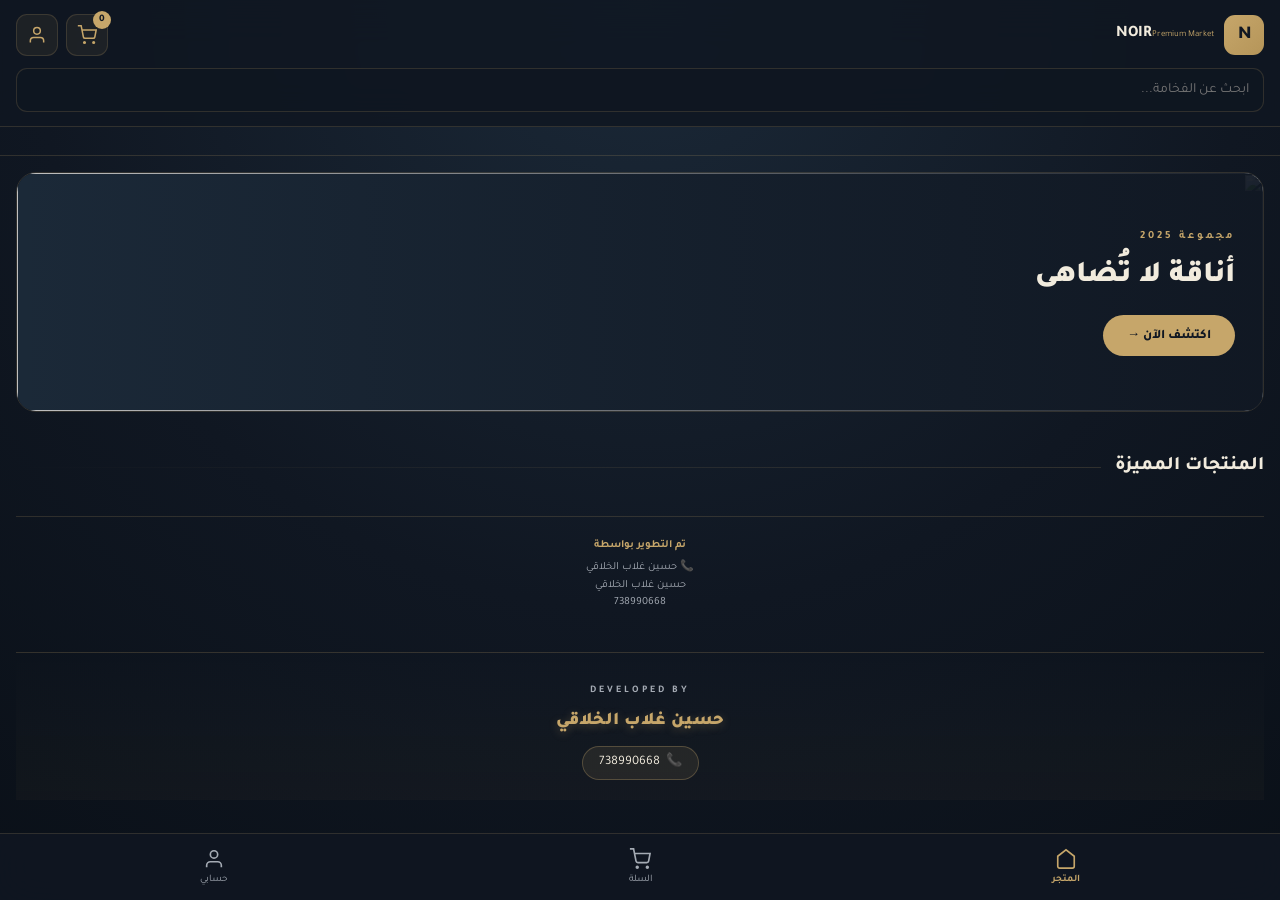
==== commit 2bd8a53b: "Fix: Full registration validation" ====
--- a/index.html
+++ b/index.html
@@ -181,7 +181,9 @@
       setTimeout(()=>App.go('account'), 1500);
     } catch(e) { console.error(e); toast('فشل إرسال الطلب', 'err'); }
   }};
-const Accounts={render(){const user=DB.get('currentUser',null);if(user)return this.renderProfile(user);this.renderLogin()},renderLogin(){$('accountContent').innerHTML='<div class="lock-box"><div class="lock-icon"><svg viewBox="0 0 24 24" fill="none" stroke="currentColor" stroke-width="1.8"><path d="M20 21v-2a4 4 0 0 0-4-4H8a4 4 0 0 0-4 4v2"/><circle cx="12" cy="7" r="4"/></svg></div><h2 class="product-title" style="text-align:center">تسجيل الدخول</h2><div class="form-group"><input class="form-input" id="loginEmail" type="email" placeholder="البريد"></div><div class="form-group"><input class="form-input" id="loginPass" type="password" placeholder="كلمة المرور"></div><button class="btn-full" onclick="Accounts.login()">دخول</button><button class="btn-outline" onclick="Accounts.showRegister()">إنشاء حساب</button></div>'},showRegister(){$('accountContent').innerHTML='<div class="lock-box"><div class="lock-icon" style="background:rgba(82,125,112,0.1);color:var(--emerald)">+</div><h2 class="product-title" style="text-align:center">حساب جديد</h2><div class="form-group"><input class="form-input" id="regName" placeholder="الاسم"></div><div class="form-group"><input class="form-input" id="regEmail" type="email" placeholder="البريد"></div><div class="form-group"><input class="form-input" id="regPhone" type="tel" placeholder="الهاتف"></div><div class="form-group"><input class="form-input" id="regPass" type="password" placeholder="كلمة المرور"></div><button class="btn-full" onclick="Accounts.register()">إنشاء</button><button class="btn-outline" onclick="Accounts.render()">← رجوع</button></div>'},register(){const name=$('regName').value.trim(),email=$('regEmail').value.trim().toLowerCase(),phone=$('regPhone').value.trim(),pass=$('regPass').value;if(!name||!email||!pass)return toast('املأ الحقول','err');if(pass.length<6)return toast('كلمة المرور 6 أحرف','err');const users=DB.get('users',[]);if(users.find(u=>u.email===email))return toast('البريد مسجل','err');const code=Math.floor(100000+Math.random()*900000);const user={id:'u'+Date.now(),name,email,phone,pass,verified:false,blocked:false,createdAt:Date.now(),otp:code};users.push(user);DB.set('users',users);toast('📧 كود التحقق: '+code,'ok');setTimeout(()=>{const input=prompt('أدخل كود التحقق (تجريبي)');if(input==code){user.verified=true;DB.set('users',users);DB.set('currentUser',user);toast('تم التسجيل ✓','ok');this.render()}else toast('كود خاطئ','err')},500)},login(){const email=$('loginEmail').value.trim().toLowerCase(),pass=$('loginPass').value;const users=DB.get('users',[]);const user=users.find(u=>u.email===email&&u.pass===pass);if(!user)return toast('بيانات خاطئة','err');if(user.blocked)return toast('حسابك محظور','err');DB.set('currentUser',user);toast('مرحباً '+user.name,'ok');this.render()},logout(){DB.del('currentUser');toast('تم الخروج');this.render()},renderProfile(user){const orders=DB.get('orders',[]).filter(o=>o.user.email===user.email);let html=orders.length?orders.map(o=>'<div class="row-item"><div style="flex:1"><div style="font-weight:700;font-size:13px">'+o.id+'</div><div style="color:var(--gray);font-size:11px">'+new Date(o.date).toLocaleDateString('ar')+' • '+o.total+' ر.س</div><div style="color:var(--gold);font-size:11px;margin-top:4px">'+o.status+'</div></div></div>').join(''):'<p style="color:var(--gray);text-align:center;padding:20px">لا توجد طلبات</p>';$('accountContent').innerHTML='<div class="lock-box"><div class="lock-icon" style="background:var(--gold);color:var(--black);font-weight:900">'+user.name.charAt(0).toUpperCase()+'</div><h2 class="product-title" style="text-align:center">'+user.name+'</h2><p style="text-align:center;color:var(--gray);font-size:12px">'+user.email+'</p><h3 style="color:var(--gold);font-size:14px;margin:16px 0 8px">طلباتي</h3>'+html+'<button class="btn-full" style="margin-top:16px" onclick="App.go(\'store\')">تصفح المتجر</button><button class="btn-outline" onclick="Accounts.logout()">خروج</button></div>'}};
+const Accounts={render(){const user=DB.get('currentUser',null);if(user)return this.renderProfile(user);this.renderLogin()},renderLogin(){$('accountContent').innerHTML='<div class="lock-box"><div class="lock-icon"><svg viewBox="0 0 24 24" fill="none" stroke="currentColor" stroke-width="1.8"><path d="M20 21v-2a4 4 0 0 0-4-4H8a4 4 0 0 0-4 4v2"/><circle cx="12" cy="7" r="4"/></svg></div><h2 class="product-title" style="text-align:center">تسجيل الدخول</h2><div class="form-group"><input class="form-input" id="loginEmail" type="email" placeholder="البريد"></div><div class="form-group"><input class="form-input" id="loginPass" type="password" placeholder="كلمة المرور"></div><button class="btn-full" onclick="Accounts.login()">دخول</button><button class="btn-outline" onclick="Accounts.showRegister()">إنشاء حساب</button></div>'},showRegister(){$('accountContent').innerHTML='<div class="lock-box"><div class="lock-icon" style="background:rgba(82,125,112,0.1);color:var(--emerald)">+</div><h2 class="product-title" style="text-align:center">حساب جديد</h2><div class="form-group"><input class="form-input" id="regName" placeholder="الاسم الرباعي (حسين علي محمد أحمد)"></div>
+      <div class="form-group"><input class="form-input" id="regFamily" placeholder="لقب العائلة"></div>
+      <div class="form-group"><input class="form-input" id="regNeighborhood" placeholder="الحي / العصبة"></div><div class="form-group"><input class="form-input" id="regEmail" type="email" placeholder="البريد"></div><div class="form-group"><input class="form-input" id="regPhone" type="tel" placeholder="الهاتف"></div><div class="form-group"><input class="form-input" id="regPass" type="password" placeholder="كلمة المرور"></div><button class="btn-full" onclick="Accounts.register()">إنشاء</button><button class="btn-outline" onclick="Accounts.render()">← رجوع</button></div>'},register(){const name=$('regName').value.trim(),email=$('regEmail').value.trim().toLowerCase(),phone=$('regPhone').value.trim(),pass=$('regPass').value;if(!name||!email||!pass)return toast('املأ الحقول','err');if(pass.length<6)return toast('كلمة المرور 6 أحرف','err');const users=DB.get('users',[]);if(users.find(u=>u.email===email))return toast('البريد مسجل','err');const code=Math.floor(100000+Math.random()*900000);const user={id:'u'+Date.now(),name,email,phone,pass,verified:false,blocked:false,createdAt:Date.now(),otp:code};users.push(user);DB.set('users',users);toast('📧 كود التحقق: '+code,'ok');setTimeout(()=>{const input=prompt('أدخل كود التحقق (تجريبي)');if(input==code){user.verified=true;DB.set('users',users);DB.set('currentUser',user);toast('تم التسجيل ✓','ok');this.render()}else toast('كود خاطئ','err')},500)},login(){const email=$('loginEmail').value.trim().toLowerCase(),pass=$('loginPass').value;const users=DB.get('users',[]);const user=users.find(u=>u.email===email&&u.pass===pass);if(!user)return toast('بيانات خاطئة','err');if(user.blocked)return toast('حسابك محظور','err');DB.set('currentUser',user);toast('مرحباً '+user.name,'ok');this.render()},logout(){DB.del('currentUser');toast('تم الخروج');this.render()},renderProfile(user){const orders=DB.get('orders',[]).filter(o=>o.user.email===user.email);let html=orders.length?orders.map(o=>'<div class="row-item"><div style="flex:1"><div style="font-weight:700;font-size:13px">'+o.id+'</div><div style="color:var(--gray);font-size:11px">'+new Date(o.date).toLocaleDateString('ar')+' • '+o.total+' ر.س</div><div style="color:var(--gold);font-size:11px;margin-top:4px">'+o.status+'</div></div></div>').join(''):'<p style="color:var(--gray);text-align:center;padding:20px">لا توجد طلبات</p>';$('accountContent').innerHTML='<div class="lock-box"><div class="lock-icon" style="background:var(--gold);color:var(--black);font-weight:900">'+user.name.charAt(0).toUpperCase()+'</div><h2 class="product-title" style="text-align:center">'+user.name+'</h2><p style="text-align:center;color:var(--gray);font-size:12px">'+user.email+'</p><h3 style="color:var(--gold);font-size:14px;margin:16px 0 8px">طلباتي</h3>'+html+'<button class="btn-full" style="margin-top:16px" onclick="App.go(\'store\')">تصفح المتجر</button><button class="btn-outline" onclick="Accounts.logout()">خروج</button></div>'}};
 document.addEventListener('DOMContentLoaded',()=>{seedIfEmpty();Store.render()});
 window.App=App;window.Store=Store;window.Accounts=Accounts;window.DB=DB;
 </script>
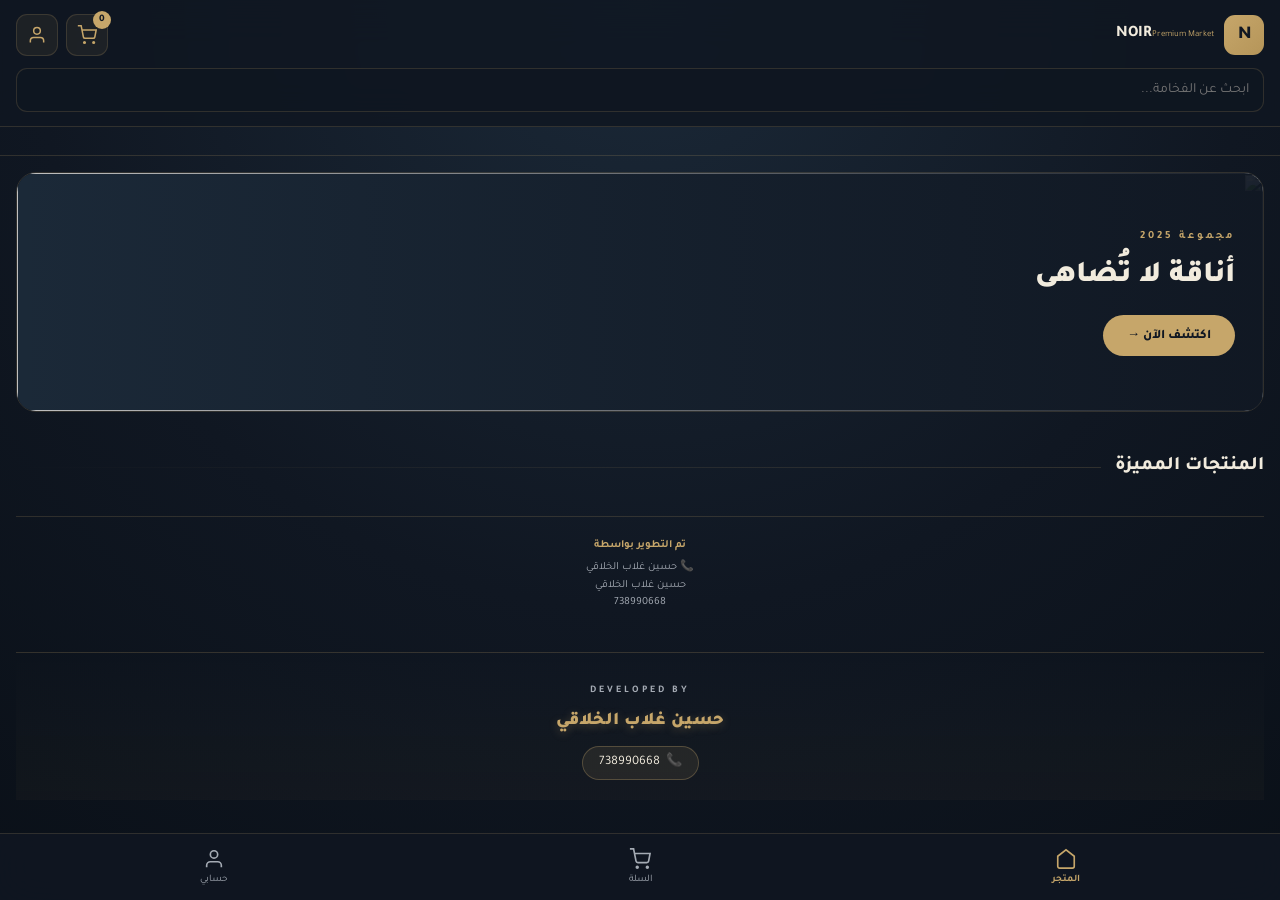
==== commit a2235c19: "Fix: Real registration with Supabase" ====
--- a/index.html
+++ b/index.html
@@ -181,9 +181,58 @@
       setTimeout(()=>App.go('account'), 1500);
     } catch(e) { console.error(e); toast('فشل إرسال الطلب', 'err'); }
   }};
-const Accounts={render(){const user=DB.get('currentUser',null);if(user)return this.renderProfile(user);this.renderLogin()},renderLogin(){$('accountContent').innerHTML='<div class="lock-box"><div class="lock-icon"><svg viewBox="0 0 24 24" fill="none" stroke="currentColor" stroke-width="1.8"><path d="M20 21v-2a4 4 0 0 0-4-4H8a4 4 0 0 0-4 4v2"/><circle cx="12" cy="7" r="4"/></svg></div><h2 class="product-title" style="text-align:center">تسجيل الدخول</h2><div class="form-group"><input class="form-input" id="loginEmail" type="email" placeholder="البريد"></div><div class="form-group"><input class="form-input" id="loginPass" type="password" placeholder="كلمة المرور"></div><button class="btn-full" onclick="Accounts.login()">دخول</button><button class="btn-outline" onclick="Accounts.showRegister()">إنشاء حساب</button></div>'},showRegister(){$('accountContent').innerHTML='<div class="lock-box"><div class="lock-icon" style="background:rgba(82,125,112,0.1);color:var(--emerald)">+</div><h2 class="product-title" style="text-align:center">حساب جديد</h2><div class="form-group"><input class="form-input" id="regName" placeholder="الاسم الرباعي (حسين علي محمد أحمد)"></div>
+const Accounts={render(){const user=DB.get('currentUser',null);if(user)return this.renderProfile(user);this.renderLogin()},renderLogin(){$('accountContent').innerHTML='<div class="lock-box"><div class="lock-icon"><svg viewBox="0 0 24 24" fill="none" stroke="currentColor" stroke-width="1.8"><path d="M20 21v-2a4 4 0 0 0-4-4H8a4 4 0 0 0-4 4v2"/><circle cx="12" cy="7" r="4"/></svg></div><h2 class="product-title" style="text-align:center">تسجيل الدخول</h2><div class="form-group"><input class="form-input" id="loginEmail" type="email" placeholder="البريد"></div><div class="form-group"><input class="form-input" id="loginPass" type="password" placeholder="كلمة المرور"></div><button class="btn-full" onclick="Accounts.login()">دخول</button><button class="btn-outline" onclick="Accounts.showRegister()">إنشاء حساب</button>
+      <button class="btn-full" onclick="db.supabase.auth.signInWithOAuth({provider:'google',options:{redirectTo:window.location.href}})" style="margin-top:10px;background:#fff;color:#333;display:flex;align-items:center;justify-content:center;gap:8px;">
+        <svg width="18" height="18" viewBox="0 0 24 24"><path fill="#4285F4" d="M22.56 12.25c0-.78-.07-1.53-.2-2.25H12v4.26h5.92c-.26 1.37-1.04 2.53-2.21 3.31v2.77h3.57c2.08-1.92 3.28-4.74 3.28-8.09z"/><path fill="#34A853" d="M12 23c2.97 0 5.46-.98 7.28-2.66l-3.57-2.77c-.98.66-2.23 1.06-3.71 1.06-2.86 0-5.29-1.93-6.16-4.53H2.18v2.84C3.99 20.53 7.7 23 12 23z"/><path fill="#FBBC05" d="M5.84 14.09c-.22-.66-.35-1.36-.35-2.09s.13-1.43.35-2.09V7.07H2.18C1.43 8.55 1 10.22 1 12s.43 3.45 1.18 4.93l2.85-2.22.81-.62z"/><path fill="#EA4335" d="M12 5.38c1.62 0 3.06.56 4.21 1.64l3.15-3.15C17.45 2.09 14.97 1 12 1 7.7 1 3.99 3.47 2.18 7.07l3.66 2.84c.87-2.6 3.3-4.53 6.16-4.53z"/></svg>
+        الدخول بحساب Google
+      </button>
+</div>'},showRegister(){$('accountContent').innerHTML='<div class="lock-box"><div class="lock-icon" style="background:rgba(82,125,112,0.1);color:var(--emerald)">+</div><h2 class="product-title" style="text-align:center">حساب جديد</h2><div class="form-group"><input class="form-input" id="regName" placeholder="الاسم الرباعي (حسين علي محمد أحمد)"></div>
       <div class="form-group"><input class="form-input" id="regFamily" placeholder="لقب العائلة"></div>
-      <div class="form-group"><input class="form-input" id="regNeighborhood" placeholder="الحي / العصبة"></div><div class="form-group"><input class="form-input" id="regEmail" type="email" placeholder="البريد"></div><div class="form-group"><input class="form-input" id="regPhone" type="tel" placeholder="الهاتف"></div><div class="form-group"><input class="form-input" id="regPass" type="password" placeholder="كلمة المرور"></div><button class="btn-full" onclick="Accounts.register()">إنشاء</button><button class="btn-outline" onclick="Accounts.render()">← رجوع</button></div>'},register(){const name=$('regName').value.trim(),email=$('regEmail').value.trim().toLowerCase(),phone=$('regPhone').value.trim(),pass=$('regPass').value;if(!name||!email||!pass)return toast('املأ الحقول','err');if(pass.length<6)return toast('كلمة المرور 6 أحرف','err');const users=DB.get('users',[]);if(users.find(u=>u.email===email))return toast('البريد مسجل','err');const code=Math.floor(100000+Math.random()*900000);const user={id:'u'+Date.now(),name,email,phone,pass,verified:false,blocked:false,createdAt:Date.now(),otp:code};users.push(user);DB.set('users',users);toast('📧 كود التحقق: '+code,'ok');setTimeout(()=>{const input=prompt('أدخل كود التحقق (تجريبي)');if(input==code){user.verified=true;DB.set('users',users);DB.set('currentUser',user);toast('تم التسجيل ✓','ok');this.render()}else toast('كود خاطئ','err')},500)},login(){const email=$('loginEmail').value.trim().toLowerCase(),pass=$('loginPass').value;const users=DB.get('users',[]);const user=users.find(u=>u.email===email&&u.pass===pass);if(!user)return toast('بيانات خاطئة','err');if(user.blocked)return toast('حسابك محظور','err');DB.set('currentUser',user);toast('مرحباً '+user.name,'ok');this.render()},logout(){DB.del('currentUser');toast('تم الخروج');this.render()},renderProfile(user){const orders=DB.get('orders',[]).filter(o=>o.user.email===user.email);let html=orders.length?orders.map(o=>'<div class="row-item"><div style="flex:1"><div style="font-weight:700;font-size:13px">'+o.id+'</div><div style="color:var(--gray);font-size:11px">'+new Date(o.date).toLocaleDateString('ar')+' • '+o.total+' ر.س</div><div style="color:var(--gold);font-size:11px;margin-top:4px">'+o.status+'</div></div></div>').join(''):'<p style="color:var(--gray);text-align:center;padding:20px">لا توجد طلبات</p>';$('accountContent').innerHTML='<div class="lock-box"><div class="lock-icon" style="background:var(--gold);color:var(--black);font-weight:900">'+user.name.charAt(0).toUpperCase()+'</div><h2 class="product-title" style="text-align:center">'+user.name+'</h2><p style="text-align:center;color:var(--gray);font-size:12px">'+user.email+'</p><h3 style="color:var(--gold);font-size:14px;margin:16px 0 8px">طلباتي</h3>'+html+'<button class="btn-full" style="margin-top:16px" onclick="App.go(\'store\')">تصفح المتجر</button><button class="btn-outline" onclick="Accounts.logout()">خروج</button></div>'}};
+      <div class="form-group"><input class="form-input" id="regNeighborhood" placeholder="الحي / العصبة"></div><div class="form-group"><input class="form-input" id="regEmail" type="email" placeholder="البريد"></div><div class="form-group"><input class="form-input" id="regPhone" type="tel" placeholder="الهاتف"></div><div class="form-group"><input class="form-input" id="regPass" type="password" placeholder="كلمة المرور"></div><button class="btn-full" onclick="Accounts.register()">إنشاء</button><button class="btn-outline" onclick="Accounts.render()">← رجوع</button></div>'},async register(){
+          const email = $('regEmail').value.trim().toLowerCase();
+          const phone = $('regPhone').value.trim().replace(/\s|-/g,'');
+          const password = $('regPass').value;
+          const fullName = $('regName').value.trim();
+          const familyName = $('regFamily').value.trim();
+          const neighborhood = $('regNeighborhood').value.trim();
+          
+          if(!email || !phone || !password || !fullName || !familyName || !neighborhood) 
+            return toast('املأ جميع الحقول', 'err');
+          
+          if(!/^[^\s@]+@[^\s@]+\.[^\s@]+$/.test(email)) 
+            return toast('البريد الإلكتروني غير صالح', 'err');
+          
+          if(!/^(?:\+967|0)?7[0-9]{8}$/.test(phone)) 
+            return toast('رقم الهاتف غير صالح (يبدأ بـ 7 وطوله 9)', 'err');
+          
+          const nameParts = fullName.split(/\s+/).filter(x => x.length > 1);
+          if(nameParts.length < 4) 
+            return toast('يجب إدخال الاسم الرباعي', 'err');
+          
+          if(familyName.length < 3) 
+            return toast('لقب العائلة قصير', 'err');
+          
+          if(password.length < 6) 
+            return toast('كلمة المرور 6 أحرف على الأقل', 'err');
+          
+          try {
+            const { data: existing } = await db.supabase.from('users').select('*').eq('email', email);
+            if(existing && existing.length) 
+              return toast('البريد مسجل مسبقاً', 'err');
+            
+            await db.supabase.from('users').insert([{
+              email, phone, password, full_name: fullName, family_name: familyName, neighborhood, store_id: STORE_ID
+            }]);
+            
+            localStorage.setItem('noir_current_user', JSON.stringify({name: fullName, email, phone, neighborhood, family_name: familyName}));
+            toast('تم التسجيل بنجاح ✓', 'ok');
+            setTimeout(()=>location.reload(), 800);
+          } catch(e) { 
+            console.error(e);
+            toast('فشل التسجيل: ' + e.message, 'err'); 
+          }
+        },
+  login(){const email=$('loginEmail').value.trim().toLowerCase(),pass=$('loginPass').value;const users=DB.get('users',[]);const user=users.find(u=>u.email===email&&u.pass===pass);if(!user)return toast('بيانات خاطئة','err');if(user.blocked)return toast('حسابك محظور','err');DB.set('currentUser',user);toast('مرحباً '+user.name,'ok');this.render()},logout(){DB.del('currentUser');toast('تم الخروج');this.render()},renderProfile(user){const orders=DB.get('orders',[]).filter(o=>o.user.email===user.email);let html=orders.length?orders.map(o=>'<div class="row-item"><div style="flex:1"><div style="font-weight:700;font-size:13px">'+o.id+'</div><div style="color:var(--gray);font-size:11px">'+new Date(o.date).toLocaleDateString('ar')+' • '+o.total+' ر.س</div><div style="color:var(--gold);font-size:11px;margin-top:4px">'+o.status+'</div></div></div>').join(''):'<p style="color:var(--gray);text-align:center;padding:20px">لا توجد طلبات</p>';$('accountContent').innerHTML='<div class="lock-box"><div class="lock-icon" style="background:var(--gold);color:var(--black);font-weight:900">'+user.name.charAt(0).toUpperCase()+'</div><h2 class="product-title" style="text-align:center">'+user.name+'</h2><p style="text-align:center;color:var(--gray);font-size:12px">'+user.email+'</p><h3 style="color:var(--gold);font-size:14px;margin:16px 0 8px">طلباتي</h3>'+html+'<button class="btn-full" style="margin-top:16px" onclick="App.go(\'store\')">تصفح المتجر</button><button class="btn-outline" onclick="Accounts.logout()">خروج</button></div>'}};
 document.addEventListener('DOMContentLoaded',()=>{seedIfEmpty();Store.render()});
 window.App=App;window.Store=Store;window.Accounts=Accounts;window.DB=DB;
 </script>
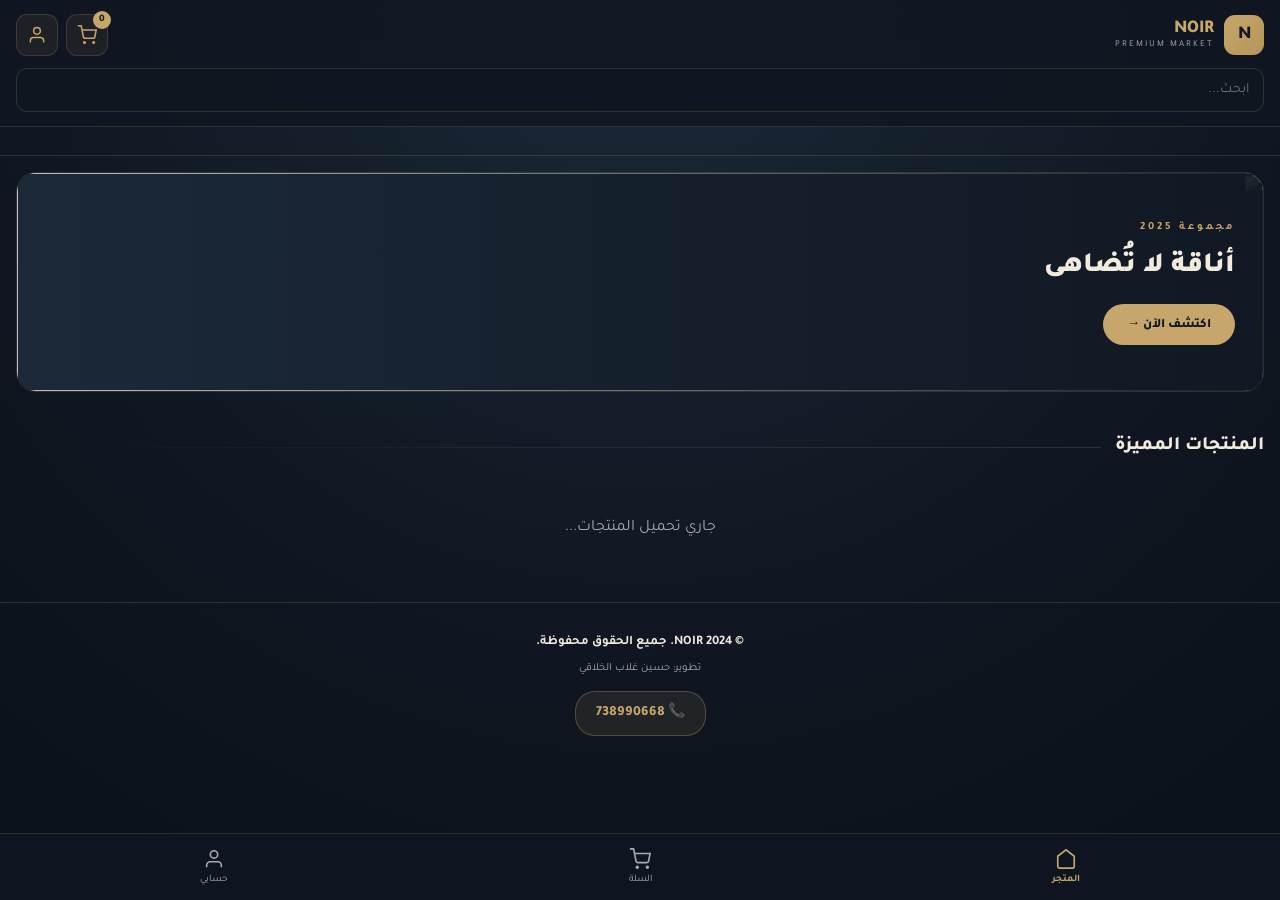
==== commit 129ecaff: "Clean rewrite: Working store + proper footer" ====
--- a/index.html
+++ b/index.html
@@ -2,19 +2,22 @@
 <html lang="ar" dir="rtl">
 <head>
 <meta charset="UTF-8">
-<meta name="viewport" content="width=device-width, initial-scale=1.0">
+<meta name="viewport" content="width=device-width, initial-scale=1.0, viewport-fit=cover">
 <title>NOIR | متجر النخبة</title>
-<link href="https://fonts.googleapis.com/css2?family=Tajawal:wght@400;700;800&display=swap" rel="stylesheet">
+<link href="https://fonts.googleapis.com/css2?family=Tajawal:wght@400;700;800;900&display=swap" rel="stylesheet">
+<script src="https://cdn.jsdelivr.net/npm/@supabase/supabase-js@2"></script>
 <style>
-:root{--black:#101722;--navy:#1B2938;--gold:#C6A66A;--gold2:#b59559;--ivory:#F1EBDD;--emerald:#527D70;--gray:#A5ABB4;--line:rgba(198,166,106,0.18);--card:rgba(27,41,56,0.55)}
+:root{--black:#101722;--navy:#1B2938;--gold:#C6A66A;--ivory:#F1EBDD;--emerald:#527D70;--gray:#A5ABB4;--line:rgba(198,166,106,0.18);--card:rgba(27,41,56,0.55)}
 *{margin:0;padding:0;box-sizing:border-box}
-body{font-family:'Tajawal',sans-serif;background:#0a1018;background-image:radial-gradient(circle at 50% 0%,#1B2938 0%,#101722 55%,#0a1018 100%);color:var(--ivory);direction:rtl;min-height:100vh;padding-bottom:80px;line-height:1.6}
+body{font-family:'Tajawal',sans-serif;background:#0a1018;background-image:radial-gradient(circle at 50% 0%,#1B2938 0%,#101722 55%,#0a1018 100%);color:var(--ivory);direction:rtl;min-height:100vh;padding-bottom:90px;line-height:1.6}
 img{max-width:100%;display:block} button{font-family:inherit;cursor:pointer;border:none;background:none;color:inherit} input,textarea{font-family:inherit}
 .header{position:sticky;top:0;z-index:100;background:rgba(16,23,34,0.85);backdrop-filter:blur(20px);border-bottom:1px solid var(--line);padding:14px 16px}
 .header-top{display:flex;justify-content:space-between;align-items:center;margin-bottom:12px}
 .brand{display:flex;align-items:center;gap:10px;cursor:pointer}
-.brand-mark{width:40px;height:40px;border-radius:11px;background:linear-gradient(135deg,var(--gold),var(--gold2));display:grid;place-items:center;font-size:18px;font-weight:900;color:var(--black)}
-.brand-name{font-size:16px;font-weight:800} .brand-tag{font-size:9px;color:var(--gold)}
+.brand-mark{width:40px;height:40px;border-radius:11px;background:linear-gradient(135deg,var(--gold),#b59559);display:grid;place-items:center;font-size:18px;font-weight:900;color:var(--black)}
+.brand-text{display:flex;flex-direction:column;line-height:1.2}
+.brand-name{font-size:18px;font-weight:900;color:var(--gold)}
+.brand-tag{font-size:9px;color:var(--gray);letter-spacing:2px}
 .hdr-actions{display:flex;gap:8px}
 .icon-btn{width:42px;height:42px;border-radius:11px;background:rgba(198,166,106,0.08);border:1px solid var(--line);display:grid;place-items:center;color:var(--gold);position:relative}
 .icon-btn svg{width:20px;height:20px}
@@ -22,20 +25,22 @@
 .search input{width:100%;height:44px;background:rgba(16,23,34,0.7);border:1px solid var(--line);border-radius:11px;padding:0 14px;color:var(--ivory);font-size:14px}
 .cats{padding:14px 16px;overflow-x:auto;white-space:nowrap;border-bottom:1px solid var(--line);scrollbar-width:none}
 .cats::-webkit-scrollbar{display:none}
-.cat{display:inline-flex;flex-direction:column;align-items:center;gap:6px;padding:10px 16px;background:rgba(27,41,56,0.6);border:1px solid var(--line);border-radius:12px;margin-left:8px;font-size:12px;color:var(--gray)}
-.cat.active{background:var(--gold);color:var(--black);font-weight:700}
-.hero{margin:16px;border-radius:20px;overflow:hidden;position:relative;height:240px;border:1px solid var(--line)}
+.cat{display:inline-flex;flex-direction:column;align-items:center;gap:6px;padding:10px 16px;background:rgba(27,41,56,0.6);border:1px solid var(--line);border-radius:12px;margin-left:8px;font-size:12px;color:var(--gray);min-width:74px}
+.cat.active{background:var(--gold);color:var(--black);border-color:var(--gold);font-weight:700}
+.hero{margin:16px;border-radius:20px;overflow:hidden;position:relative;height:220px;border:1px solid var(--line)}
 .hero img{width:100%;height:100%;object-fit:cover}
 .hero-overlay{position:absolute;inset:0;background:linear-gradient(to left,rgba(16,23,34,0.95) 0%,rgba(16,23,34,0.4) 60%,transparent 100%)}
 .hero-content{position:absolute;inset:0;display:flex;flex-direction:column;justify-content:center;padding:28px}
 .hero-tag{font-size:11px;color:var(--gold);letter-spacing:3px;margin-bottom:8px;font-weight:700}
-.hero-title{font-size:30px;font-weight:900;margin-bottom:14px}
+.hero-title{font-size:28px;font-weight:900;margin-bottom:14px}
 .hero-btn{background:var(--gold);color:var(--black);padding:11px 24px;border-radius:24px;font-weight:800;font-size:13px;width:fit-content}
 .section-head{padding:24px 16px 14px;display:flex;align-items:center;gap:14px}
 .section-head h2{font-size:19px;font-weight:800}
 .section-head .line{flex:1;height:1px;background:linear-gradient(to left,var(--line),transparent)}
 .grid{display:grid;grid-template-columns:repeat(2,1fr);gap:12px;padding:0 16px}
-.card{background:var(--card);border:1px solid var(--line);border-radius:14px;overflow:hidden;cursor:pointer;display:flex;flex-direction:column}
+@media(min-width:640px){.grid{grid-template-columns:repeat(3,1fr)}}
+.card{background:var(--card);border:1px solid var(--line);border-radius:14px;overflow:hidden;cursor:pointer;display:flex;flex-direction:column;transition:transform 0.2s}
+.card:active{transform:scale(0.98)}
 .card-img{position:relative;aspect-ratio:4/5;overflow:hidden;background:var(--black)}
 .card-img img{width:100%;height:100%;object-fit:cover}
 .badge{position:absolute;top:8px;right:8px;padding:4px 10px;border-radius:16px;font-size:10px;font-weight:800}
@@ -45,7 +50,7 @@
 .card-price{display:flex;align-items:baseline;gap:6px;margin:2px 0 6px}
 .price-now{color:var(--gold);font-size:15px;font-weight:800} .price-old{color:var(--gray);font-size:11px;text-decoration:line-through}
 .card-btn{margin-top:auto;padding:9px;background:transparent;border:1px solid var(--gold);border-radius:9px;color:var(--gold);font-weight:700;font-size:12px}
-.card-btn:hover{background:var(--gold);color:var(--black)}
+.card-btn:active{background:var(--gold);color:var(--black)}
 .bottom-nav{position:fixed;bottom:0;left:0;right:0;background:rgba(16,23,34,0.9);backdrop-filter:blur(20px);border-top:1px solid var(--line);display:flex;justify-content:space-around;padding:10px 0;z-index:100}
 .nav-item{display:flex;flex-direction:column;align-items:center;gap:4px;font-size:10px;color:var(--gray);padding:4px 16px}
 .nav-item svg{width:22px;height:22px}
@@ -72,21 +77,29 @@
 .lock-icon{width:60px;height:60px;background:rgba(198,166,106,0.1);border-radius:16px;display:grid;place-items:center;margin:0 auto 14px;color:var(--gold)}
 .lock-icon svg{width:28px;height:28px}
 .row-item{display:flex;gap:10px;align-items:center;background:rgba(16,23,34,0.5);border:1px solid var(--line);border-radius:10px;padding:10px;margin-bottom:8px}
+/* تنسيق التذييل النظيف */
+.footer{text-align:center;padding:30px 16px 20px;margin-top:20px;border-top:1px solid var(--line)}
+.footer-copyright{font-size:13px;color:var(--ivory);font-weight:700;margin-bottom:6px}
+.footer-dev{font-size:11px;color:var(--gray);margin-bottom:14px}
+.footer-phone{display:inline-flex;align-items:center;gap:6px;color:var(--gold);text-decoration:none;font-size:14px;font-weight:800;background:rgba(198,166,106,0.1);padding:10px 20px;border-radius:20px;border:1px solid rgba(198,166,106,0.3)}
 </style>
-<script src="https://cdn.jsdelivr.net/npm/@supabase/supabase-js@2"></script>
 </head>
 <body>
 <div class="toast" id="toast"></div>
+
 <div class="page active" id="pageStore">
   <header class="header">
     <div class="header-top">
-      <div class="brand" onclick="App.go('store')"><div class="brand-mark">N</div><div><span class="brand-name" id="brandName">NOIR</span><span class="brand-tag">Premium Market</span></div></div>
+      <div class="brand" onclick="App.go('store')">
+        <div class="brand-mark">N</div>
+        <div class="brand-text"><span class="brand-name" id="brandName">NOIR</span><span class="brand-tag">PREMIUM MARKET</span></div>
+      </div>
       <div class="hdr-actions">
         <button class="icon-btn" onclick="Store.openCart()"><svg viewBox="0 0 24 24" fill="none" stroke="currentColor" stroke-width="1.8"><circle cx="9" cy="21" r="1"/><circle cx="20" cy="21" r="1"/><path d="M1 1h4l2.68 13.39a2 2 0 0 0 2 1.61h9.72a2 2 0 0 0 2-1.61L23 6H6"/></svg><span class="cart-badge" id="cartBadge">0</span></button>
         <button class="icon-btn" onclick="App.go('account')"><svg viewBox="0 0 24 24" fill="none" stroke="currentColor" stroke-width="1.8"><path d="M20 21v-2a4 4 0 0 0-4-4H8a4 4 0 0 0-4 4v2"/><circle cx="12" cy="7" r="4"/></svg></button>
       </div>
     </div>
-    <div class="search"><input type="search" id="searchInput" placeholder="ابحث عن الفخامة..." oninput="Store.filter()"></div>
+    <div class="search"><input type="search" id="searchInput" placeholder="ابحث..." oninput="Store.filter()"></div>
   </header>
   <nav class="cats" id="catsNav"></nav>
   <section class="hero">
@@ -95,19 +108,14 @@
     <div class="hero-content"><div class="hero-tag">مجموعة 2025</div><h1 class="hero-title">أناقة لا تُضاهى</h1><button class="hero-btn" onclick="document.getElementById('productsGrid').scrollIntoView({behavior:'smooth'})">اكتشف الآن →</button></div>
   </section>
   <div class="section-head"><h2>المنتجات المميزة</h2><div class="line"></div></div>
-  <div class="grid" id="productsGrid"></div>
-    <div style="text-align:center;padding:20px;font-size:11px;color:var(--gray);border-top:1px solid var(--line);margin:20px 16px 0">
-    <div style="color:var(--gold);font-weight:700;margin-bottom:4px">تم التطوير بواسطة</div>
-    <div>📞 حسين غلاب الخلاقي<br>حسين غلاب الخلاقي<br>738990668</div>
-  </div>
+  <div class="grid" id="productsGrid"><div style="grid-column:1/-1;text-align:center;padding:40px;color:var(--gray)">جاري تحميل المنتجات...</div></div>
   
-  <div style="text-align:center;padding:30px 16px 20px;margin:20px 16px 0;border-top:1px solid rgba(198,166,106,0.18);background:linear-gradient(180deg,transparent,rgba(198,166,106,0.03))">
-    <div style="font-size:10px;color:#A5ABB4;letter-spacing:3px;margin-bottom:8px;font-weight:700">DEVELOPED BY</div>
-    <div style="font-size:18px;font-weight:900;color:#C6A66A;margin-bottom:6px;text-shadow:0 2px 10px rgba(198,166,106,0.3)">حسين غلاب الخلاقي</div>
-    <a href="tel:738990668" style="display:inline-flex;align-items:center;gap:6px;font-size:13px;color:#F1EBDD;text-decoration:none;padding:6px 16px;background:rgba(198,166,106,0.1);border:1px solid rgba(198,166,106,0.3);border-radius:20px;margin-top:4px">
-      <span>📞</span><span dir="ltr">738990668</span>
-    </a>
-  </div>
+  <!-- التذييل النظيف -->
+  <footer class="footer">
+    <div class="footer-copyright">© 2024 NOIR. جميع الحقوق محفوظة.</div>
+    <div class="footer-dev">تطوير: حسين غلاب الخلاقي</div>
+    <a href="tel:738990668" class="footer-phone">📞 738990668</a>
+  </footer>
 
   <nav class="bottom-nav">
     <button class="nav-item active" onclick="App.go('store')"><svg viewBox="0 0 24 24" fill="none" stroke="currentColor" stroke-width="1.8"><path d="M3 9l9-7 9 7v11a2 2 0 0 1-2 2H5a2 2 0 0 1-2-2z"/></svg><span>المتجر</span></button>
@@ -115,163 +123,144 @@
     <button class="nav-item" onclick="App.go('account')"><svg viewBox="0 0 24 24" fill="none" stroke="currentColor" stroke-width="1.8"><path d="M20 21v-2a4 4 0 0 0-4-4H8a4 4 0 0 0-4 4v2"/><circle cx="12" cy="7" r="4"/></svg><span>حسابي</span></button>
   </nav>
 </div>
+
 <div class="page" id="pageAccount">
-  <header class="header"><div class="header-top"><div class="brand"><div class="brand-mark">N</div><div><span class="brand-name">حسابي</span></div></div><button class="icon-btn" onclick="App.go('store')">✕</button></div></header>
+  <header class="header"><div class="header-top"><div class="brand"><div class="brand-mark">N</div><div class="brand-text"><span class="brand-name">حسابي</span></div></div><button class="icon-btn" onclick="App.go('store')">✕</button></div></header>
   <div id="accountContent" style="padding:16px"></div>
 </div>
+
 <div class="modal" id="productModal" onclick="if(event.target===this)Store.closeProduct()"><div class="modal-box" id="productModalBox"></div></div>
 <div class="modal" id="cartModal" onclick="if(event.target===this)Store.closeCart()"><div class="modal-box" id="cartBox"></div></div>
 <div class="modal" id="genericModal" onclick="if(event.target===this)App.closeModal()"><div class="modal-box" id="genericBox"></div></div>
+
 <script>
-const DB={get(k,d){try{const v=localStorage.getItem('noir_'+k);return v?JSON.parse(v):d}catch(e){return d}},set(k,v){localStorage.setItem('noir_'+k,JSON.stringify(v))},del(k){localStorage.removeItem('noir_'+k)}};
-function svgImg(txt,bg,c){const s='<svg xmlns="http://www.w3.org/2000/svg" viewBox="0 0 400 500"><rect width="400" height="500" fill="'+(bg||'#1B2938')+'"/><text x="200" y="270" text-anchor="middle" font-family="Arial" font-size="22" font-weight="bold" fill="'+(c||'#C6A66A')+'">'+txt+'</text></svg>';return 'data:image/svg+xml;charset=utf-8,'+encodeURIComponent(s)}
-function seedIfEmpty(){if(!DB.get('products')){DB.set('products',[{id:'p1',name:'ساعة فاخرة كلاسيك',price:1299,oldPrice:1599,cat:'watches',stock:12,status:'offer',rating:4.9,desc:'ساعة سويسرية بسوار جلد إيطالي أصلي.',images:[svgImg('WATCH')]},{id:'p2',name:'عطر NOIR Signature',price:599,cat:'perfumes',stock:25,status:'new',rating:4.8,desc:'عطر شرقي فاخر بمزيج من العود والمسك.',images:[svgImg('PERFUME')]},{id:'p3',name:'حقيبة جلد فاخرة',price:899,oldPrice:1199,cat:'bags',stock:8,status:'offer',rating:4.7,desc:'حقيبة يد جلد طبيعي.',images:[svgImg('BAG')]}]);} if(!DB.get('categories')){DB.set('categories',[{id:'all',name:'الكل',icon:'<svg viewBox="0 0 24 24" fill="none" stroke="currentColor" stroke-width="1.8"><circle cx="6" cy="6" r="2"/><circle cx="18" cy="6" r="2"/><circle cx="6" cy="18" r="2"/><circle cx="18" cy="18" r="2"/></svg>'},{id:'watches',name:'ساعات',icon:'<svg viewBox="0 0 24 24" fill="none" stroke="currentColor" stroke-width="1.8"><rect x="6" y="6" width="12" height="12" rx="6"/></svg>'},{id:'perfumes',name:'عطور',icon:'<svg viewBox="0 0 24 24" fill="none" stroke="currentColor" stroke-width="1.8"><rect x="7" y="9" width="10" height="12" rx="2"/></svg>'},{id:'bags',name:'حقائب',icon:'<svg viewBox="0 0 24 24" fill="none" stroke="currentColor" stroke-width="1.8"><path d="M4 8h16l-1.5 12H5.5L4 8z"/></svg>'}]);} if(!DB.get('settings')){DB.set('settings',{storeName:'NOIR',currency:'ر.س',adminPass:'1234'});}}
-const $=id=>document.getElementById(id);
+const SUPABASE_URL = 'https://lihjllkvejczarfsqxxy.supabase.co';
+const SUPABASE_KEY = 'sb_publishable_9fc0c5toY2CrschBTH2kug_-k5Qtp60';
+const urlParams = new URLSearchParams(window.location.search);
+const STORE_ID = urlParams.get('store') || localStorage.getItem('active_store') || 'default';
+localStorage.setItem('active_store', STORE_ID);
+const supabaseClient = supabase.createClient(SUPABASE_URL, SUPABASE_KEY);
+
+const DB = {
+  get: (k, def) => { try { const v = localStorage.getItem('noir_' + k); return v ? JSON.parse(v) : def; } catch(e) { return def; } },
+  set: (k, v) => { localStorage.setItem('noir_' + k, JSON.stringify(v)); }
+};
+const $ = id => document.getElementById(id);
 function toast(msg,type){const t=$('toast');t.textContent=msg;t.className='toast show '+(type||'');clearTimeout(t._t);t._t=setTimeout(()=>{t.className='toast'},2800)}
-const App={go(page){document.querySelectorAll('.page').forEach(p=>p.classList.remove('active'));const el=$('page'+(page.charAt(0).toUpperCase()+page.slice(1)));if(el)el.classList.add('active');window.scrollTo(0,0);if(page==='account')Accounts.render();if(page==='store')Store.render();},closeModal(){$('genericModal').classList.remove('open')},showModal(html){$('genericBox').innerHTML=html;$('genericModal').classList.add('open')}};
-const Store={activeCat:'all',searchQuery:'',render(){$('brandName').textContent=DB.get('settings',{}).storeName||'NOIR';this.renderCats();this.renderProducts();this.updateBadge()},renderCats(){const cats=DB.get('categories',[]);$('catsNav').innerHTML=cats.map(c=>'<button class="cat '+(c.id===this.activeCat?'active':'')+'" onclick="Store.setCat(\''+c.id+'\')">'+c.icon+'<span>'+c.name+'</span></button>').join('')},setCat(id){this.activeCat=id;this.renderCats();this.renderProducts()},filter(){this.searchQuery=$('searchInput').value.toLowerCase();this.renderProducts()},renderProducts(){let prods=DB.get('products',[]);if(this.activeCat!=='all')prods=prods.filter(p=>p.cat===this.activeCat);if(this.searchQuery)prods=prods.filter(p=>p.name.toLowerCase().includes(this.searchQuery));if(!prods.length){$('productsGrid').innerHTML='<p style="grid-column:1/-1;text-align:center;color:var(--gray)">لا توجد منتجات</p>';return}const curr=(DB.get('settings',{}).currency||'ر.س');$('productsGrid').innerHTML=prods.map(p=>{const out=(p.stock||0)<=0;const badge=p.status==='new'?'<span class="badge new">جديد</span>':p.status==='offer'?'<span class="badge offer">عرض</span>':'';const img=p.image_url||(p.images&&p.images[0])||svgImg(p.name.slice(0,15));return '<div class="card" onclick="Store.viewProduct(\''+p.id+'\')"><div class="card-img"><img src="'+img+'">'+badge+'</div><div class="card-info"><div class="card-name">'+p.name+'</div><div class="card-price"><span class="price-now">'+p.price+' '+curr+'</span>'+(p.oldPrice?'<span class="price-old">'+p.oldPrice+'</span>':'')+'</div><button class="card-btn" '+(out?'disabled':'')+' onclick="event.stopPropagation();Store.add(\''+p.id+'\')">'+(out?'غير متوفر':'+ أضف للسلة')+'</button></div></div>'}).join('')},viewProduct(id){const p=DB.get('products',[]).find(x=>x.id===id);if(!p)return;const curr=(DB.get('settings',{}).currency||'ر.س');this.currentImages=p.image_url?[p.image_url]:(p.images&&p.images.length?p.images:[svgImg(p.name.slice(0,15))]);this.currentImgIdx=0;const out=(p.stock||0)<=0;$('productModalBox').innerHTML='<button class="close-x" onclick="Store.closeProduct()">✕</button><img src="'+this.currentImages[0]+'" class="gallery-main"><h2 class="product-title">'+p.name+'</h2><div class="card-price"><span class="price-now" style="font-size:22px">'+p.price+' '+curr+'</span>'+(p.oldPrice?'<span class="price-old">'+p.oldPrice+'</span>':'')+'</div><p class="product-desc">'+(p.desc||'لا يوجد وصف')+'</p><button class="btn-full" '+(out?'disabled':'')+' onclick="Store.add(\''+p.id+'\');Store.closeProduct()">'+(out?'غير متوفر':'أضف إلى السلة')+'</button>';$('productModal').classList.add('open')},closeProduct(){$('productModal').classList.remove('open')},add(id){const p=DB.get('products',[]).find(x=>x.id===id);if(!p||p.stock<=0)return toast('غير متوفر','err');const cart=DB.get('cart',[]);const item=cart.find(i=>i.id===id);if(item){if(item.qty+1>p.stock)return toast('الكمية المتوفرة: '+p.stock,'err');item.qty++}else{cart.push({id,qty:1})}DB.set('cart',cart);this.updateBadge();toast('تمت الإضافة ✓','ok')},updateBadge(){const total=DB.get('cart',[]).reduce((s,i)=>s+i.qty,0);const b=$('cartBadge');if(b)b.textContent=total},openCart(){const cart=DB.get('cart',[]);const prods=DB.get('products',[]);const curr=(DB.get('settings',{}).currency||'ر.س');if(!cart.length){$('cartBox').innerHTML='<button class="close-x" onclick="Store.closeCart()">✕</button><div style="text-align:center;padding:40px"><p style="color:var(--gray);margin-bottom:16px">سلتك فارغة</p><button class="btn-full" onclick="Store.closeCart();App.go(\'store\')">تسوق الآن</button></div>';$('cartModal').classList.add('open');return}let total=0;let html='<button class="close-x" onclick="Store.closeCart()">✕</button><h2 class="product-title">🛒 السلة</h2>';cart.forEach(item=>{const p=prods.find(x=>x.id===item.id);if(!p)return;total+=p.price*item.qty;html+='<div class="cart-item"><img src="'+((p.images&&p.images[0])||svgImg(p.name.slice(0,10)))+'"><div style="flex:1"><div style="font-weight:700;font-size:13px">'+p.name+'</div><div style="color:var(--gold);font-size:12px">'+p.price+' '+curr+' × '+item.qty+'</div><button onclick="Store.removeItem(\''+p.id+'\')" style="color:#e74c3c;font-size:11px;margin-top:4px">× حذف</button></div></div>'});html+='<div class="cart-total"><span>الإجمالي</span><span>'+total+' '+curr+'</span></div><button class="btn-full" onclick="Store.checkout('+total+')">إتمام الطلب</button>';$('cartBox').innerHTML=html;$('cartModal').classList.add('open')},closeCart(){$('cartModal').classList.remove('open')},removeItem(id){const cart=DB.get('cart',[]).filter(i=>i.id!==id);DB.set('cart',cart);this.updateBadge();this.openCart()},checkout(total){const user=DB.get('currentUser',null);if(!user){this.closeCart();App.go('account');return toast('سجّل الدخول أولاً','err')}App.showModal('<button class="close-x" onclick="App.closeModal()">✕</button><h2 class="product-title">إتمام الطلب</h2><div class="form-group"><label class="form-label">الاسم</label><input class="form-input" id="coName" value="'+user.name+'"></div><div class="form-group"><label class="form-label">الهاتف</label><input class="form-input" id="coPhone" value="'+(user.phone||'')+'"></div><div class="form-group"><label class="form-label">العنوان</label><textarea class="form-input" id="coAddress"></textarea></div><button class="btn-full" onclick="Store.confirmOrder('+total+')">تأكيد ✓</button>')},async confirmOrder(total){
-    const name=$('coName').value.trim();
-    const phone=$('coPhone').value.trim();
-    const address=$('coAddress').value.trim();
-    if(!name||!phone||!address) return toast('املأ الحقول','err');
-    
-    toast('جاري إرسال الطلب...');
+function svgImg(txt){const s='<svg xmlns="http://www.w3.org/2000/svg" viewBox="0 0 400 500"><rect width="400" height="500" fill="#1B2938"/><text x="200" y="270" text-anchor="middle" font-family="Arial" font-size="22" fill="#C6A66A">'+txt+'</text></svg>';return 'data:image/svg+xml;charset=utf-8,'+encodeURIComponent(s)}
+
+const App = {
+  go(page){document.querySelectorAll('.page').forEach(p=>p.classList.remove('active'));const el=$('page'+(page.charAt(0).toUpperCase()+page.slice(1)));if(el)el.classList.add('active');window.scrollTo(0,0);if(page==='account')Accounts.render();if(page==='store')Store.render();},
+  closeModal(){$('genericModal').classList.remove('open')},
+  showModal(html){$('genericBox').innerHTML=html;$('genericModal').classList.add('open')}
+};
+
+const Store = {
+  activeCat:'all', searchQuery:'', allProducts:[],
+  async render(){
+    const { data: settings } = await supabaseClient.from('settings').select('*').eq('store_id',STORE_ID).limit(1);
+    if(settings && settings[0]) $('brandName').textContent = settings[0].store_name;
+    
+    const { data: cats } = await supabaseClient.from('categories').select('*').eq('store_id',STORE_ID);
+    this.renderCats(cats || [{id:'all',name:'الكل'}]);
+    this.loadProducts();
+    this.updateBadge();
+  },
+  renderCats(cats){
+    if(!cats.find(c=>c.id==='all')) cats.unshift({id:'all',name:'الكل'});
+    $('catsNav').innerHTML = cats.map(c=>'<button class="cat '+(c.id===this.activeCat?'active':'')+'" onclick="Store.setCat(\''+c.id+'\')"><span>'+c.name+'</span></button>').join('');
+  },
+  async loadProducts(){
+    const { data, error } = await supabaseClient.from('products').select('*').eq('store_id',STORE_ID).order('created_at',{ascending:false});
+    if(error) console.error(error);
+    this.allProducts = data || [];
+    this.renderProducts();
+  },
+  setCat(id){ this.activeCat=id; this.renderCats([{id:'all',name:'الكل'},...this.allProducts.map(p=>p.category_id)]); this.renderProducts(); },
+  filter(){ this.searchQuery=$('searchInput').value.toLowerCase(); this.renderProducts(); },
+  renderProducts(){
+    let prods = this.allProducts;
+    if(this.searchQuery) prods = prods.filter(p=>p.name.toLowerCase().includes(this.searchQuery));
+    
+    if(!prods.length){ $('productsGrid').innerHTML='<div style="grid-column:1/-1;text-align:center;padding:40px;color:var(--gray)">لا توجد منتجات</div>'; return; }
+    
+    $('productsGrid').innerHTML = prods.map(p => {
+      const img = p.image_url || svgImg(p.name.slice(0,10));
+      const badge = p.status==='new'?'<span class="badge new">جديد</span>':p.status==='offer'?'<span class="badge offer">عرض</span>':'';
+      return '<div class="card" onclick="Store.viewProduct(\''+p.id+'\')"><div class="card-img"><img src="'+img+'">'+badge+'</div><div class="card-info"><div class="card-name">'+p.name+'</div><div class="card-price"><span class="price-now">'+p.price+' ر.س</span>'+(p.old_price?'<span class="price-old">'+p.old_price+'</span>':'')+'</div><button class="card-btn" onclick="event.stopPropagation();Store.add(\''+p.id+'\')">+ أضف</button></div></div>';
+    }).join('');
+  },
+  viewProduct(id){
+    const p = this.allProducts.find(x=>x.id===id); if(!p) return;
+    const img = p.image_url || svgImg(p.name.slice(0,10));
+    $('productModalBox').innerHTML = '<button class="close-x" onclick="Store.closeProduct()">✕</button><img src="'+img+'" class="gallery-main"><h2 class="product-title">'+p.name+'</h2><div class="card-price"><span class="price-now" style="font-size:22px">'+p.price+' ر.س</span>'+(p.old_price?'<span class="price-old">'+p.old_price+'</span>':'')+'</div><p class="product-desc">'+(p.description||'لا يوجد وصف')+'</p><button class="btn-full" onclick="Store.add(\''+p.id+'\');Store.closeProduct()">أضف إلى السلة</button>';
+    $('productModal').classList.add('open');
+  },
+  closeProduct(){ $('productModal').classList.remove('open'); },
+  add(id){
+    const cart = DB.get('cart',[]); const item = cart.find(i=>i.id===id);
+    if(item) item.qty++; else cart.push({id, qty:1});
+    DB.set('cart', cart); this.updateBadge(); toast('تمت الإضافة ✓','ok');
+  },
+  updateBadge(){ $('cartBadge').textContent = DB.get('cart',[]).reduce((s,i)=>s+i.qty,0); },
+  openCart(){
+    const cart = DB.get('cart',[]);
+    if(!cart.length){ $('cartBox').innerHTML='<button class="close-x" onclick="Store.closeCart()">✕</button><div style="text-align:center;padding:40px;color:var(--gray)">سلتك فارغة</div>'; $('cartModal').classList.add('open'); return; }
+    let total = 0; let html = '<button class="close-x" onclick="Store.closeCart()">✕</button><h2 class="product-title">🛒 السلة</h2>';
+    cart.forEach(item=>{ const p = this.allProducts.find(x=>x.id===item.id); if(!p) return; total += p.price * item.qty; html += '<div class="cart-item"><img src="'+(p.image_url||svgImg(p.name.slice(0,5)))+'"><div style="flex:1"><div style="font-weight:700;font-size:13px">'+p.name+'</div><div style="color:var(--gold);font-size:12px">'+p.price+' × '+item.qty+'</div></div><button onclick="Store.remove(\''+p.id+'\')" style="color:#e74c3c">حذف</button></div>'; });
+    html += '<div class="cart-total"><span>الإجمالي</span><span>'+total+' ر.س</span></div><button class="btn-full" onclick="Store.checkout('+total+')">إتمام الطلب</button>';
+    $('cartBox').innerHTML = html; $('cartModal').classList.add('open');
+  },
+  closeCart(){ $('cartModal').classList.remove('open'); },
+  remove(id){ DB.set('cart', DB.get('cart',[]).filter(i=>i.id!==id)); this.updateBadge(); this.openCart(); },
+  checkout(total){
+    const user = DB.get('current_user', null);
+    if(!user) { this.closeCart(); App.go('account'); return toast('سجل الدخول أولاً','err'); }
+    App.showModal('<button class="close-x" onclick="App.closeModal()">✕</button><h2 class="product-title">إتمام الطلب</h2><div class="form-group"><label class="form-label">الاسم</label><input class="form-input" id="coName" value="'+user.name+'"></div><div class="form-group"><label class="form-label">الهاتف</label><input class="form-input" id="coPhone" value="'+user.phone+'"></div><div class="form-group"><label class="form-label">العنوان</label><textarea class="form-input" id="coAddress"></textarea></div><button class="btn-full" onclick="Store.confirmOrder('+total+')">تأكيد</button>');
+  },
+  async confirmOrder(total){
+    const name = $('coName').value.trim(); const phone = $('coPhone').value.trim(); const address = $('coAddress').value.trim();
+    if(!name || !phone || !address) return toast('املأ الحقول','err');
+    
     let lat = null, lng = null;
-    
-    // محاولة جلب الموقع، لكن لا نمنع الطلب إذا رفض
-    try {
-      if (navigator.geolocation) {
-        const pos = await new Promise((res, rej) => {
-          navigator.geolocation.getCurrentPosition(res, rej, {timeout: 5000, maximumAge: 60000});
-        });
-        lat = pos.coords.latitude;
-        lng = pos.coords.longitude;
-      }
-    } catch(e) { console.log('Location denied or timeout'); }
-    
-    try {
-      const cart = DB.get('cart',[]);
-      const products = await db.getProducts();
-      
-      const orderData = {
-        customer_name: name, phone: phone, address: address,
-        location_lat: lat, location_lng: lng,
-        total: total, status: 'جديد'
-      };
-      
-      const { data: order, error } = await db.supabase.from('orders').insert([orderData]).select();
-      if(error) throw error;
-      
-      const items = cart.map(item => {
-        const p = products.find(x => x.id === item.id);
-        return { order_id: order[0].id, product_id: item.id, product_name: p ? p.name : 'منتج', price: p ? p.price : 0, quantity: item.qty };
-      });
-      await db.supabase.from('order_items').insert(items);
-      
-      for(const item of cart) {
-        const p = products.find(x => x.id === item.id);
-        if(p) { await db.supabase.from('products').update({stock: Math.max(0, p.stock - item.qty)}).eq('id', item.id); }
-      }
-      
-      DB.set('cart',[]);
-      this.updateBadge();
-      this.closeCart();
-      App.closeModal();
-      toast('تم استلام طلبك بنجاح ✓','ok');
-      setTimeout(()=>App.go('account'), 1500);
-    } catch(e) { console.error(e); toast('فشل إرسال الطلب', 'err'); }
-  }};
-const Accounts={render(){const user=DB.get('currentUser',null);if(user)return this.renderProfile(user);this.renderLogin()},renderLogin(){$('accountContent').innerHTML='<div class="lock-box"><div class="lock-icon"><svg viewBox="0 0 24 24" fill="none" stroke="currentColor" stroke-width="1.8"><path d="M20 21v-2a4 4 0 0 0-4-4H8a4 4 0 0 0-4 4v2"/><circle cx="12" cy="7" r="4"/></svg></div><h2 class="product-title" style="text-align:center">تسجيل الدخول</h2><div class="form-group"><input class="form-input" id="loginEmail" type="email" placeholder="البريد"></div><div class="form-group"><input class="form-input" id="loginPass" type="password" placeholder="كلمة المرور"></div><button class="btn-full" onclick="Accounts.login()">دخول</button><button class="btn-outline" onclick="Accounts.showRegister()">إنشاء حساب</button>
-      <button class="btn-full" onclick="db.supabase.auth.signInWithOAuth({provider:'google',options:{redirectTo:window.location.href}})" style="margin-top:10px;background:#fff;color:#333;display:flex;align-items:center;justify-content:center;gap:8px;">
-        <svg width="18" height="18" viewBox="0 0 24 24"><path fill="#4285F4" d="M22.56 12.25c0-.78-.07-1.53-.2-2.25H12v4.26h5.92c-.26 1.37-1.04 2.53-2.21 3.31v2.77h3.57c2.08-1.92 3.28-4.74 3.28-8.09z"/><path fill="#34A853" d="M12 23c2.97 0 5.46-.98 7.28-2.66l-3.57-2.77c-.98.66-2.23 1.06-3.71 1.06-2.86 0-5.29-1.93-6.16-4.53H2.18v2.84C3.99 20.53 7.7 23 12 23z"/><path fill="#FBBC05" d="M5.84 14.09c-.22-.66-.35-1.36-.35-2.09s.13-1.43.35-2.09V7.07H2.18C1.43 8.55 1 10.22 1 12s.43 3.45 1.18 4.93l2.85-2.22.81-.62z"/><path fill="#EA4335" d="M12 5.38c1.62 0 3.06.56 4.21 1.64l3.15-3.15C17.45 2.09 14.97 1 12 1 7.7 1 3.99 3.47 2.18 7.07l3.66 2.84c.87-2.6 3.3-4.53 6.16-4.53z"/></svg>
-        الدخول بحساب Google
-      </button>
-</div>'},showRegister(){$('accountContent').innerHTML='<div class="lock-box"><div class="lock-icon" style="background:rgba(82,125,112,0.1);color:var(--emerald)">+</div><h2 class="product-title" style="text-align:center">حساب جديد</h2><div class="form-group"><input class="form-input" id="regName" placeholder="الاسم الرباعي (حسين علي محمد أحمد)"></div>
-      <div class="form-group"><input class="form-input" id="regFamily" placeholder="لقب العائلة"></div>
-      <div class="form-group"><input class="form-input" id="regNeighborhood" placeholder="الحي / العصبة"></div><div class="form-group"><input class="form-input" id="regEmail" type="email" placeholder="البريد"></div><div class="form-group"><input class="form-input" id="regPhone" type="tel" placeholder="الهاتف"></div><div class="form-group"><input class="form-input" id="regPass" type="password" placeholder="كلمة المرور"></div><button class="btn-full" onclick="Accounts.register()">إنشاء</button><button class="btn-outline" onclick="Accounts.render()">← رجوع</button></div>'},async register(){
-          const email = $('regEmail').value.trim().toLowerCase();
-          const phone = $('regPhone').value.trim().replace(/\s|-/g,'');
-          const password = $('regPass').value;
-          const fullName = $('regName').value.trim();
-          const familyName = $('regFamily').value.trim();
-          const neighborhood = $('regNeighborhood').value.trim();
-          
-          if(!email || !phone || !password || !fullName || !familyName || !neighborhood) 
-            return toast('املأ جميع الحقول', 'err');
-          
-          if(!/^[^\s@]+@[^\s@]+\.[^\s@]+$/.test(email)) 
-            return toast('البريد الإلكتروني غير صالح', 'err');
-          
-          if(!/^(?:\+967|0)?7[0-9]{8}$/.test(phone)) 
-            return toast('رقم الهاتف غير صالح (يبدأ بـ 7 وطوله 9)', 'err');
-          
-          const nameParts = fullName.split(/\s+/).filter(x => x.length > 1);
-          if(nameParts.length < 4) 
-            return toast('يجب إدخال الاسم الرباعي', 'err');
-          
-          if(familyName.length < 3) 
-            return toast('لقب العائلة قصير', 'err');
-          
-          if(password.length < 6) 
-            return toast('كلمة المرور 6 أحرف على الأقل', 'err');
-          
-          try {
-            const { data: existing } = await db.supabase.from('users').select('*').eq('email', email);
-            if(existing && existing.length) 
-              return toast('البريد مسجل مسبقاً', 'err');
-            
-            await db.supabase.from('users').insert([{
-              email, phone, password, full_name: fullName, family_name: familyName, neighborhood, store_id: STORE_ID
-            }]);
-            
-            localStorage.setItem('noir_current_user', JSON.stringify({name: fullName, email, phone, neighborhood, family_name: familyName}));
-            toast('تم التسجيل بنجاح ✓', 'ok');
-            setTimeout(()=>location.reload(), 800);
-          } catch(e) { 
-            console.error(e);
-            toast('فشل التسجيل: ' + e.message, 'err'); 
-          }
-        },
-  login(){const email=$('loginEmail').value.trim().toLowerCase(),pass=$('loginPass').value;const users=DB.get('users',[]);const user=users.find(u=>u.email===email&&u.pass===pass);if(!user)return toast('بيانات خاطئة','err');if(user.blocked)return toast('حسابك محظور','err');DB.set('currentUser',user);toast('مرحباً '+user.name,'ok');this.render()},logout(){DB.del('currentUser');toast('تم الخروج');this.render()},renderProfile(user){const orders=DB.get('orders',[]).filter(o=>o.user.email===user.email);let html=orders.length?orders.map(o=>'<div class="row-item"><div style="flex:1"><div style="font-weight:700;font-size:13px">'+o.id+'</div><div style="color:var(--gray);font-size:11px">'+new Date(o.date).toLocaleDateString('ar')+' • '+o.total+' ر.س</div><div style="color:var(--gold);font-size:11px;margin-top:4px">'+o.status+'</div></div></div>').join(''):'<p style="color:var(--gray);text-align:center;padding:20px">لا توجد طلبات</p>';$('accountContent').innerHTML='<div class="lock-box"><div class="lock-icon" style="background:var(--gold);color:var(--black);font-weight:900">'+user.name.charAt(0).toUpperCase()+'</div><h2 class="product-title" style="text-align:center">'+user.name+'</h2><p style="text-align:center;color:var(--gray);font-size:12px">'+user.email+'</p><h3 style="color:var(--gold);font-size:14px;margin:16px 0 8px">طلباتي</h3>'+html+'<button class="btn-full" style="margin-top:16px" onclick="App.go(\'store\')">تصفح المتجر</button><button class="btn-outline" onclick="Accounts.logout()">خروج</button></div>'}};
-document.addEventListener('DOMContentLoaded',()=>{seedIfEmpty();Store.render()});
-window.App=App;window.Store=Store;window.Accounts=Accounts;window.DB=DB;
+    try { const pos = await new Promise((res,rej)=>navigator.geolocation.getCurrentPosition(res,rej,{timeout:5000})); lat=pos.coords.latitude; lng=pos.coords.longitude; } catch(e) {}
+    
+    const cart = DB.get('cart',[]);
+    const { data: order, error } = await supabaseClient.from('orders').insert([{customer_name:name, phone, address, total, location_lat:lat, location_lng:lng, store_id:STORE_ID, status:'جديد'}]).select();
+    if(!error && order){
+      const items = cart.map(i=>{ const p=this.allProducts.find(x=>x.id===i.id); return {order_id:order[0].id, product_id:i.id, product_name:p.name, price:p.price, quantity:i.qty}; });
+      await supabaseClient.from('order_items').insert(items);
+    }
+    
+    DB.set('cart',[]); this.updateBadge(); this.closeCart(); App.closeModal(); toast('تم الطلب بنجاح ✓','ok');
+  }
+};
+
+const Accounts = {
+  render(){ const user = DB.get('current_user',null); if(user) this.profile(user); else this.login(); },
+  login(){ $('accountContent').innerHTML = '<div class="lock-box"><div class="lock-icon"><svg viewBox="0 0 24 24" fill="none" stroke="currentColor" stroke-width="1.8"><path d="M20 21v-2a4 4 0 0 0-4-4H8a4 4 0 0 0-4 4v2"/><circle cx="12" cy="7" r="4"/></svg></div><h2 class="product-title" style="text-align:center">دخول</h2><div class="form-group"><input class="form-input" id="loginEmail" type="email" placeholder="البريد"></div><div class="form-group"><input class="form-input" id="loginPass" type="password" placeholder="كلمة المرور"></div><button class="btn-full" onclick="Accounts.doLogin()">دخول</button><button class="btn-outline" onclick="Accounts.register()">إنشاء حساب</button></div>'; },
+  register(){ $('accountContent').innerHTML = '<div class="lock-box"><div class="lock-icon" style="color:var(--emerald)">+</div><h2 class="product-title" style="text-align:center">حساب جديد</h2><div class="form-group"><input class="form-input" id="regName" placeholder="الاسم الرباعي"></div><div class="form-group"><input class="form-input" id="regFamily" placeholder="لقب العائلة"></div><div class="form-group"><input class="form-input" id="regNeighborhood" placeholder="الحي / العصبة"></div><div class="form-group"><input class="form-input" id="regEmail" type="email" placeholder="البريد"></div><div class="form-group"><input class="form-input" id="regPhone" type="tel" placeholder="الهاتف (يبدأ بـ 7)"></div><div class="form-group"><input class="form-input" id="regPass" type="password" placeholder="كلمة المرور"></div><button class="btn-full" onclick="Accounts.doRegister()">إنشاء</button><button class="btn-outline" onclick="Accounts.render()">رجوع</button></div>'; },
+  async doLogin(){
+    const email = $('loginEmail').value.trim(); const pass = $('loginPass').value;
+    const { data } = await supabaseClient.from('users').select('*').eq('email',email).eq('password',pass).eq('store_id',STORE_ID);
+    if(data && data[0]){ DB.set('current_user', data[0]); toast('مرحباً '+data[0].full_name,'ok'); this.render(); } else { toast('بيانات خاطئة','err'); }
+  },
+  async doRegister(){
+    const name = $('regName').value.trim(); const family = $('regFamily').value.trim(); const hood = $('regNeighborhood').value.trim();
+    const email = $('regEmail').value.trim(); const phone = $('regPhone').value.trim(); const pass = $('regPass').value;
+    if(!name || !email || !pass || !phone || !family || !hood) return toast('املأ كل الحقول','err');
+    if(!/^[^\s@]+@[^\s@]+\.[^\s@]+$/.test(email)) return toast('البريد غير صالح','err');
+    if(!/^(?:\+967|0)?7[0-9]{8}$/.test(phone)) return toast('رقم الهاتف غير صالح','err');
+    if(name.split(' ').filter(x=>x.length>1).length < 4) return toast('الاسم يجب أن يكون رباعياً','err');
+    const { error } = await supabaseClient.from('users').insert([{email,phone,password:pass,full_name:name,family_name:family,neighborhood:hood,store_id:STORE_ID}]);
+    if(error) { toast('البريد مسجل مسبقاً أو حدث خطأ','err'); return; }
+    toast('تم التسجيل! سجل دخولك الآن','ok'); this.login();
+  },
+  profile(user){ $('accountContent').innerHTML = '<div class="lock-box"><div class="lock-icon" style="background:var(--gold);color:var(--black);font-weight:900">'+user.full_name.charAt(0)+'</div><h2 class="product-title" style="text-align:center">'+user.full_name+'</h2><p style="color:var(--gray);font-size:12px">'+user.email+'</p><button class="btn-full" style="margin-top:20px" onclick="App.go(\'store\')">تصفح المتجر</button><button class="btn-outline" onclick="DB.set(\'current_user\',null);Accounts.render()">خروج</button></div>'; }
+};
+
+document.addEventListener('DOMContentLoaded', () => Store.render());
+window.App=App; window.Store=Store; window.Accounts=Accounts;
 </script>
-
-<script>
-(function() {
-  // التحقق من وجود نسخة جديدة كل 30 ثانية وعند فتح التطبيق
-  const checkUpdate = () => {
-    const currentVersion = localStorage.getItem('noir_app_version');
-    const serverVersion = 'v' + Date.now(); // في الواقع، يجب أن تأتي من الخادم، لكننا نستخدم خدعة بسيطة هنا
-    
-    // خدعة: إعادة تحميل الصفحة تلقائياً إذا كان هذا أول فتح في الجلسة
-    // أو إذا كان المستخدم قادماً من خلفية التطبيق
-    if (!sessionStorage.getItem('noir_loaded')) {
-      sessionStorage.setItem('noir_loaded', 'true');
-      // إذا كانت الصفحة محملة من الكاش، أعد تحميلها
-      if (performance.navigation.type === 1 || performance.navigation.type === 2) {
-        // لا نفعل شيئاً، الصفحة محملة بشكل طبيعي
-      }
-    }
-  };
-  
-  // إجبار التحديث عند العودة إلى التطبيق (من الخلفية)
-  document.addEventListener('visibilitychange', () => {
-    if (document.visibilityState === 'visible') {
-      // إذا عاد المستخدم، تحقق من التحديث
-      const lastCheck = sessionStorage.getItem('noir_last_check');
-      const now = Date.now();
-      if (!lastCheck || now - parseInt(lastCheck) > 60000) { // كل دقيقة
-        sessionStorage.setItem('noir_last_check', now);
-        // إعادة تحميل خفيفة (بدون مسح البيانات)
-        if (navigator.onLine) {
-          window.location.reload();
-        }
-      }
-    }
-  });
-})();
-</script>
-
 </body>
 </html>
